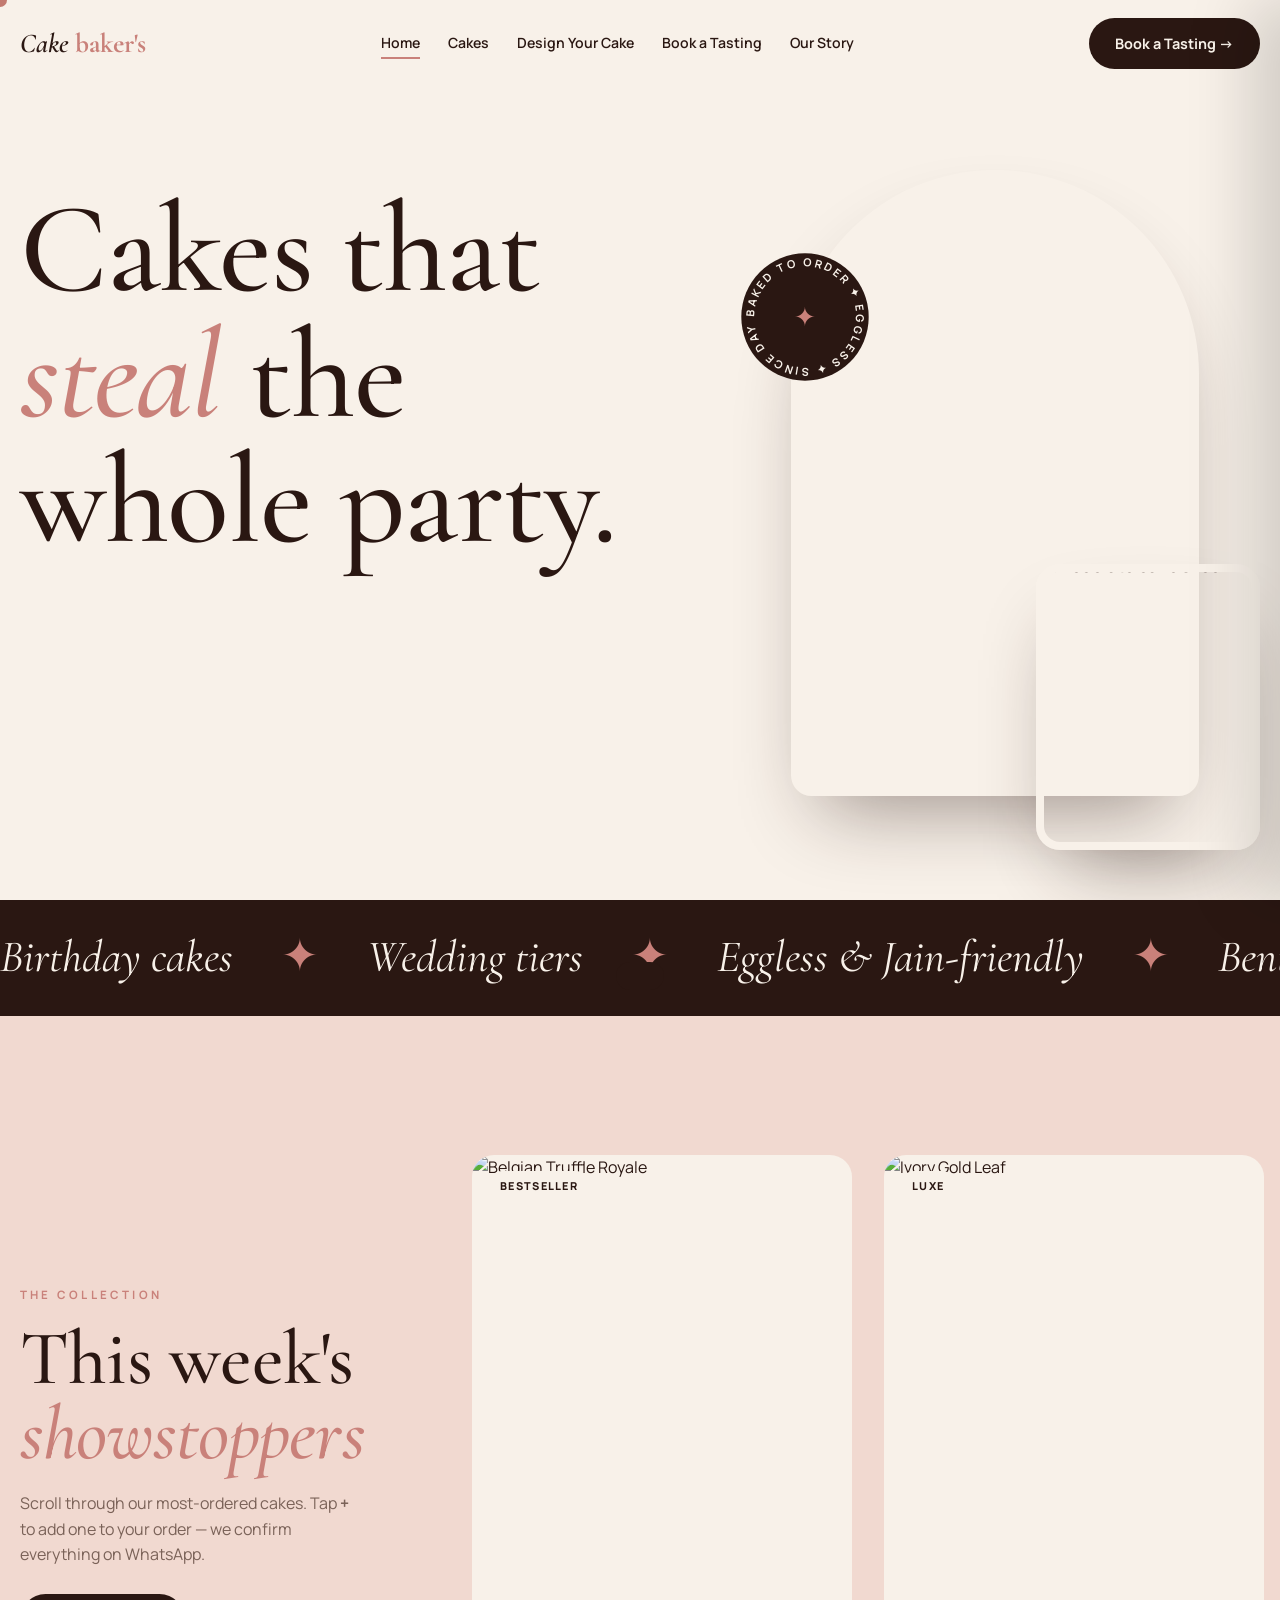
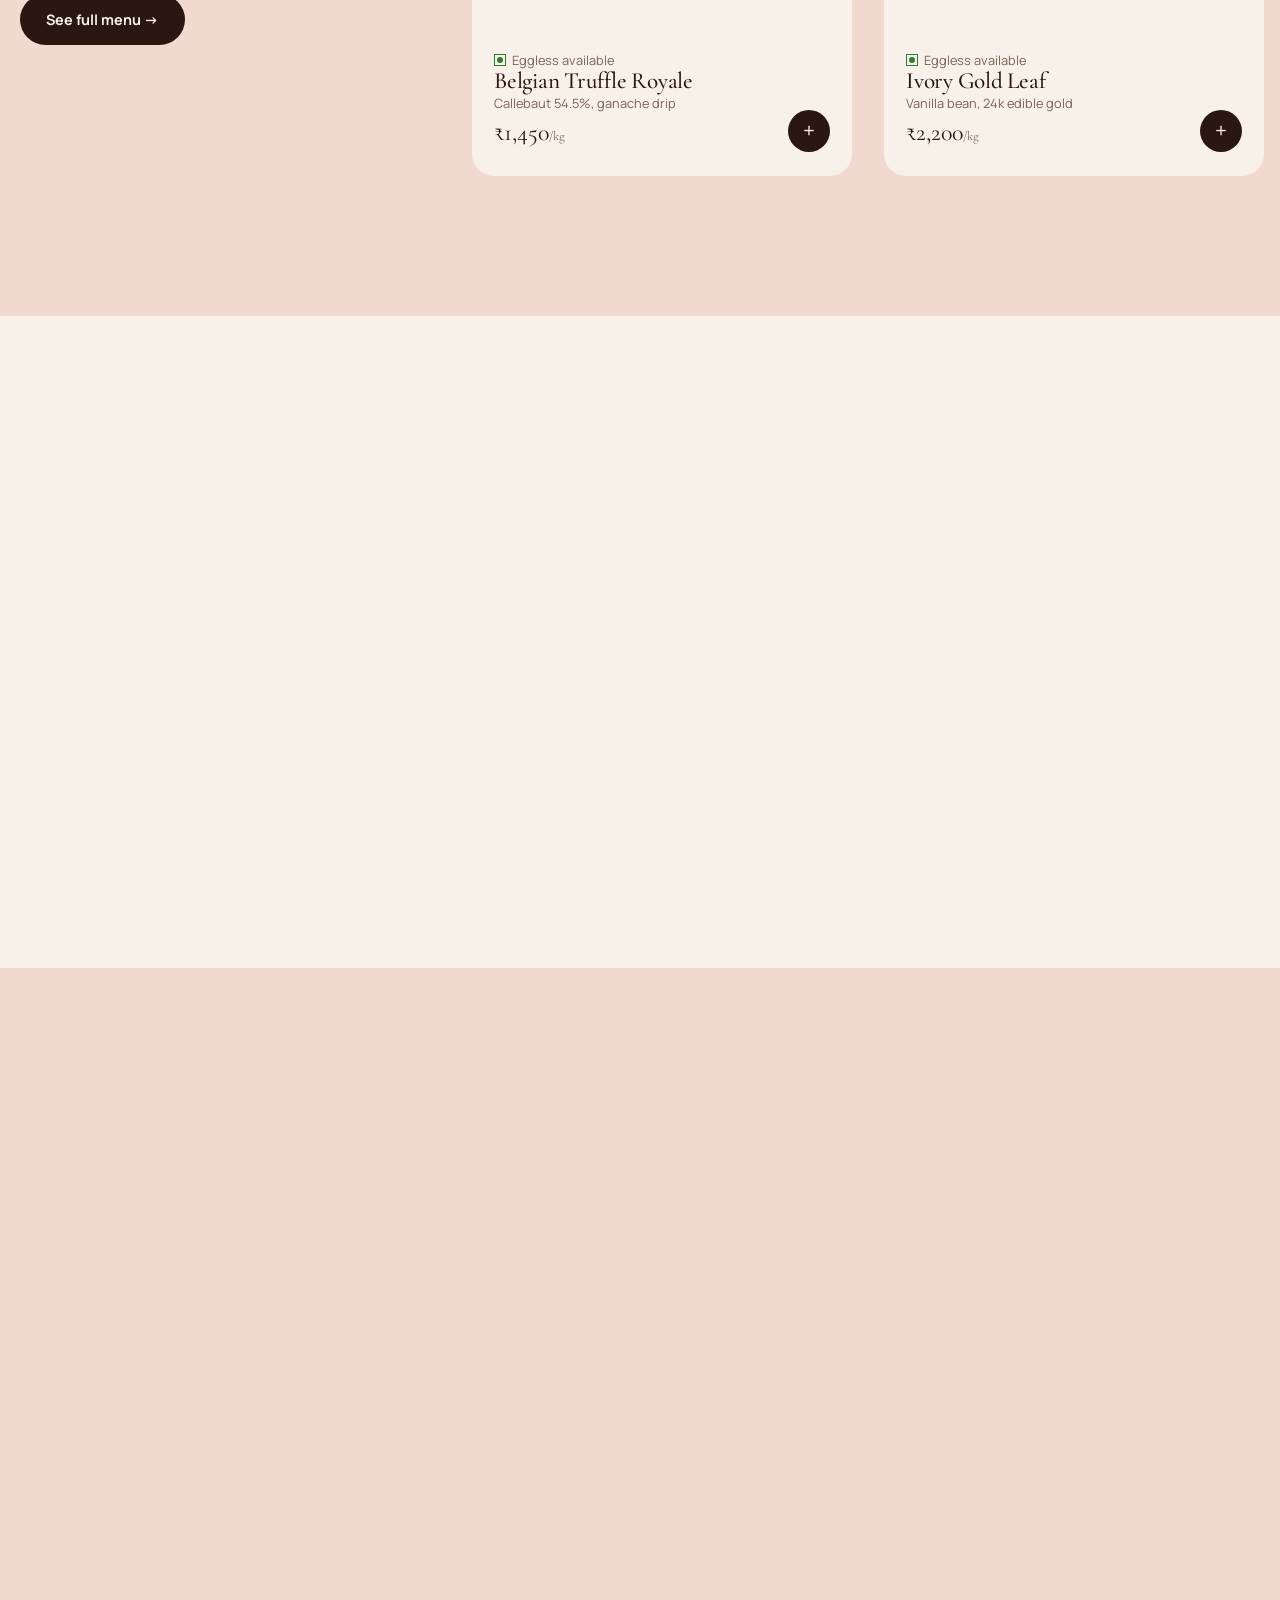
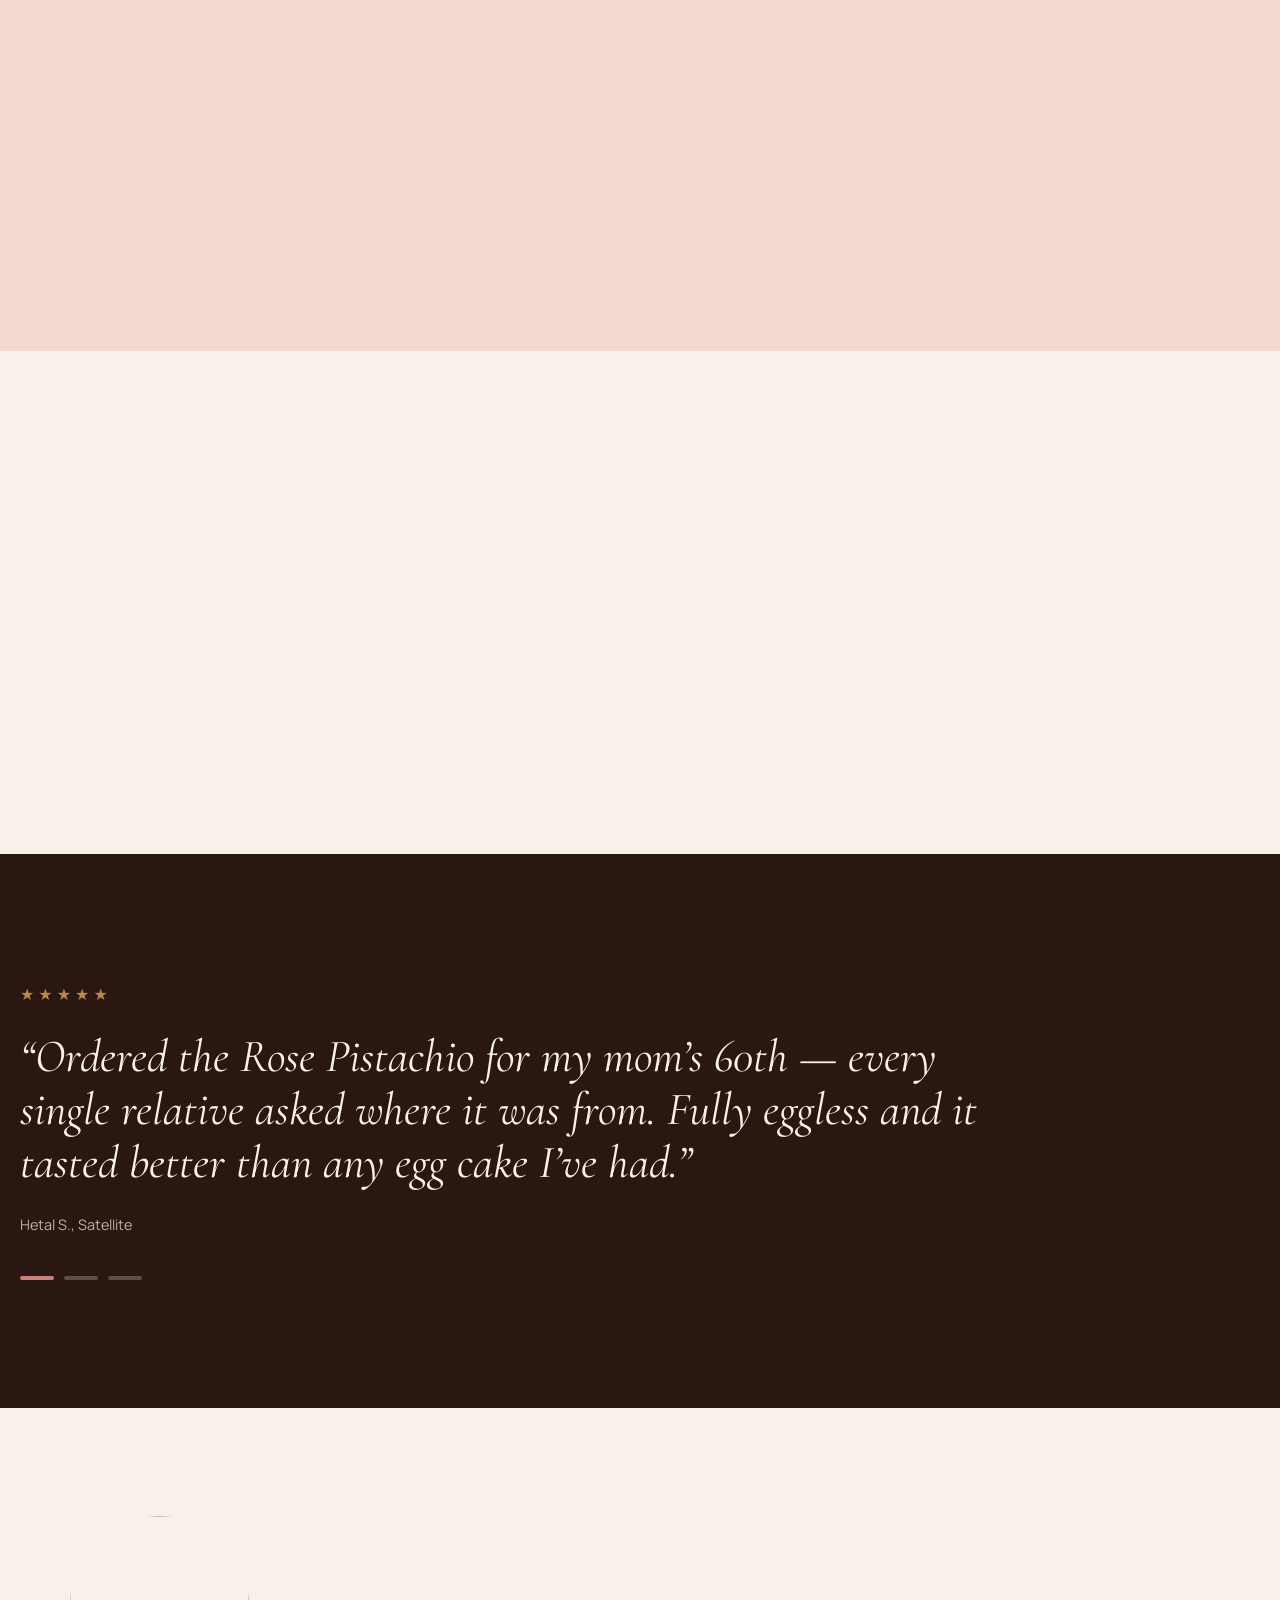
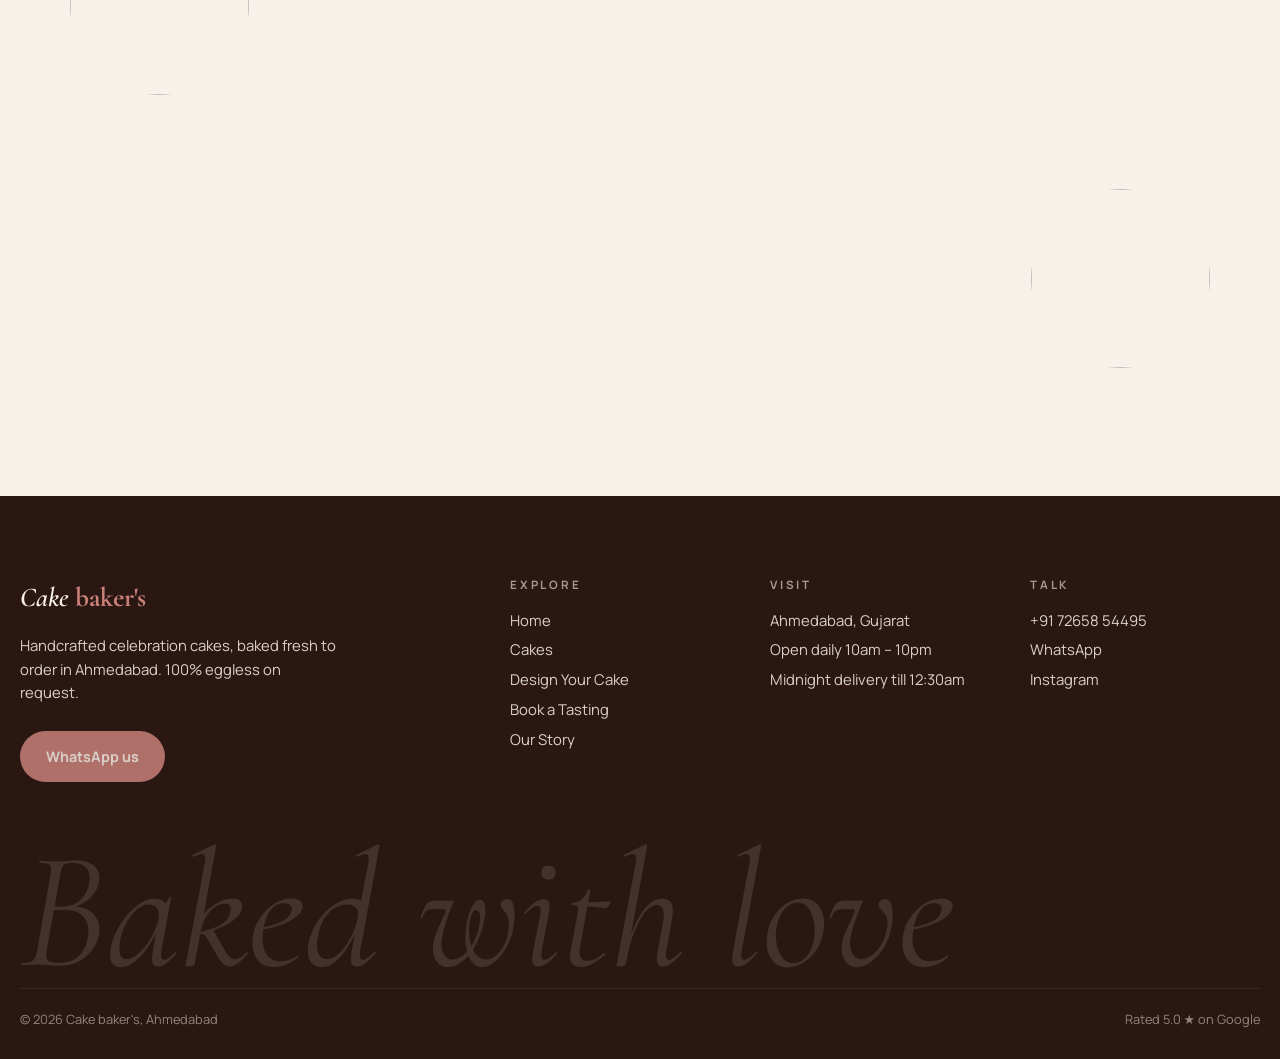
==== index.html @ 8d4d5b02 "Cake baker's demo site" ====
<!doctype html><html lang="en"><head><meta charset="utf-8"><meta name="viewport" content="width=device-width,initial-scale=1">
<title>Cake baker's — Ahmedabad</title><meta name="description" content="Cake baker's Ahmedabad — handcrafted celebration, wedding & eggless designer cakes. Order online, design your own cake, book a tasting.">
<link rel="preconnect" href="https://fonts.googleapis.com"><link rel="preconnect" href="https://fonts.gstatic.com" crossorigin><link rel="preconnect" href="https://images.unsplash.com">
<link rel="stylesheet" href="https://fonts.googleapis.com/css2?family=Cormorant+Garamond:ital,wght@0,500;0,600;1,500&family=Manrope:wght@400;600;700;800&display=swap">
<link rel="stylesheet" href="style.css">
<script defer src="https://cdnjs.cloudflare.com/ajax/libs/gsap/3.12.5/gsap.min.js"></script>
<script defer src="https://cdnjs.cloudflare.com/ajax/libs/gsap/3.12.5/ScrollTrigger.min.js"></script>
<script defer src="https://unpkg.com/lenis@1.1.13/dist/lenis.min.js"></script>
<script defer src="app.js"></script>
</head><body>
<div id="loader"><div class="num">0</div><div class="lt">Cake baker's · Ahmedabad</div></div>

<header class="hero"><div class="wrap grid">
  <div>
    <p class="eyebrow rv">Couture cakes · Baked fresh in Ahmedabad</p>
    <h1 class="split-lines" style="margin-top:20px">Cakes that<br><em>steal</em> the<br>whole party.</h1>
    <p class="lead rv">Hand-sculpted celebration, wedding and 100% eggless designer cakes — baked the morning of your day, delivered across Ahmedabad.</p>
    <div class="rv" style="display:flex;gap:12px;flex-wrap:wrap"><a class="btn mag" href="cakes.html">Order a cake →</a><a class="btn ghost mag" href="design.html">Design your own</a></div>
    <div class="stats rv"><div><b class="count" data-to="1200" data-s="+">0</b><span>cakes delivered</span></div><div><b>5.0★</b><span>Google rating</span></div><div><b>100%</b><span>eggless option</span></div></div>
  </div>
  <div class="imgs">
    <svg class="badge" viewBox="0 0 200 200"><defs><path id="c" d="M100 100m-78 0a78 78 0 1 1 156 0a78 78 0 1 1-156 0"/></defs><circle cx="100" cy="100" r="98" fill="#2a1712"/><text fill="#f8f1e9" font-size="17" letter-spacing="4" font-family="Manrope" font-weight="700"><textPath href="#c">BAKED TO ORDER ✦ EGGLESS ✦ SINCE DAY ONE ✦</textPath></text><text x="100" y="114" text-anchor="middle" font-size="40" fill="#c9817a">✦</text></svg>
    <figure class="f1"><img src="https://images.unsplash.com/photo-1780586377241-41b03171419b?auto=format&fit=crop&w=1100&q=80" alt="White tiered celebration cake on a silver stand" fetchpriority="high"></figure>
    <figure class="f2"><img data-par="8" src="https://images.unsplash.com/photo-1640794334523-b299f14d28db?auto=format&fit=crop&w=600&q=80" alt="Chocolate cake slice"></figure>
  </div>
</div></header>

<div class="marquee"><div class="track"><span>Birthday cakes</span><span>Wedding tiers</span><span>Eggless &amp; Jain-friendly</span><span>Bento gifts</span><span>Midnight delivery</span><span>Cheesecakes</span><span>Birthday cakes</span><span>Wedding tiers</span><span>Eggless &amp; Jain-friendly</span><span>Bento gifts</span><span>Midnight delivery</span><span>Cheesecakes</span></div></div>

<section class="hscroll"><div class="pin"><div class="row" id="hrow">
  <div class="intro"><p class="eyebrow">The collection</p><h2 style="margin:16px 0 20px">This week's<br><em>showstoppers</em></h2><p style="color:var(--muted);max-width:340px">Scroll through our most-ordered cakes. Tap <b>+</b> to add one to your order — we confirm everything on WhatsApp.</p><a class="btn" style="margin-top:26px" href="cakes.html">See full menu →</a></div>
</div></div></section>

<section><div class="wrap">
  <p class="eyebrow rv">How ordering works</p>
  <h2 class="rv" style="margin-top:16px;max-width:820px">From idea to <em>first slice</em> in four easy steps.</h2>
  <div class="steps">
    <div class="step rv"><div class="n">01</div><h3>Pick or design</h3><p>Choose from the menu or build your own cake with live pricing.</p></div>
    <div class="step rv"><div class="n">02</div><h3>Taste first</h3><p>Big day? Book a tasting slot — try 4 flavours before you decide.</p></div>
    <div class="step rv"><div class="n">03</div><h3>Confirm on WhatsApp</h3><p>Your order lands in our chat with every detail. 50% advance, rest on delivery.</p></div>
    <div class="step rv"><div class="n">04</div><h3>Delivered fresh</h3><p>Baked that morning, delivered chilled — even at midnight.</p></div>
  </div>
</div></section>

<section style="background:var(--blush)"><div class="wrap split">
  <div class="pic rv"><img data-par="6" src="https://images.unsplash.com/photo-1649773289945-93a96051fd18?auto=format&fit=crop&w=1000&q=80" alt="Pastry chef piping pink icing on a cake" loading="lazy"></div>
  <div>
    <p class="eyebrow rv">Made for Ahmedabad</p>
    <h2 class="rv" style="margin-top:16px">Eggless, never <em>less.</em></h2>
    <p class="rv" style="color:var(--muted);margin-top:20px">Most of our city celebrates vegetarian — so our eggless sponges aren't an afterthought. They're developed separately, tested for months, and every cake can be made eggless or Jain-friendly at no fuss.</p>
    <ul class="ticks rv"><li>100% eggless on request — same taste, same height</li><li>Jain-friendly options (no gelatin, no root ingredients)</li><li>Belgian couverture, real fruit, no premix</li><li>Small-batch studio kitchen, hygiene first</li></ul>
    <a class="btn rv" href="design.html">Build an eggless cake →</a>
  </div>
</div></section>

<section><div class="wrap">
  <div style="display:flex;justify-content:space-between;align-items:end;gap:20px;flex-wrap:wrap"><div><p class="eyebrow rv">Gallery</p><h2 class="rv" style="margin-top:16px">Recently <em>out of the oven</em></h2></div><a class="btn ghost rv" href="cakes.html">Browse all cakes</a></div>
  <div class="mosaic">
    <figure class="rv"><img loading="lazy" src="https://images.unsplash.com/photo-1786125493139-be140fac0fe9?auto=format&fit=crop&w=700&q=80" alt="Five-tier white wedding cake"></figure>
    <figure class="rv"><img loading="lazy" src="https://images.unsplash.com/photo-1769812343875-c40f9ec7f846?auto=format&fit=crop&w=700&q=80" alt="Dessert table with mini cakes"></figure>
    <figure class="rv"><img loading="lazy" src="https://images.unsplash.com/photo-1599785209707-a456fc1337bb?auto=format&fit=crop&w=700&q=80" alt="Pink iced cupcake"></figure>
    <figure class="rv"><img loading="lazy" src="https://images.unsplash.com/photo-1761499102796-b5b36ee88d19?auto=format&fit=crop&w=700&q=80" alt="Tiered cake with red flowers"></figure>
    <figure class="rv"><img loading="lazy" src="https://images.unsplash.com/photo-1622622008494-60c9e6b41996?auto=format&fit=crop&w=700&q=80" alt="Strawberry cake"></figure>
    <figure class="rv"><img loading="lazy" src="https://images.unsplash.com/photo-1762918988304-97d4a5840a4a?auto=format&fit=crop&w=700&q=80" alt="Small cake with gold ribbon"></figure>
  </div>
</div></section>

<section class="reviews"><div class="wrap">
  <div class="stars">★★★★★</div>
  <p class="q" id="rq"></p><p class="who" id="rwho"></p>
  <div class="rv-dots" id="rdots"></div>
</div></section>

<section class="cta-big"><div class="wrap" style="position:relative">
  <div class="floaty" style="top:-20px;left:4%"><img data-par="20" src="https://images.unsplash.com/photo-1486427944299-d1955d23e34d?auto=format&fit=crop&w=400&q=80" alt=""></div>
  <div class="floaty" style="bottom:0;right:4%"><img data-par="20" src="https://images.unsplash.com/photo-1578775887804-699de7086ff9?auto=format&fit=crop&w=400&q=80" alt=""></div>
  <p class="eyebrow rv">Celebrating soon?</p>
  <h2 class="rv" style="margin-top:20px">Let's bake<br><em>your</em> day.</h2>
  <div class="row rv"><a class="btn mag" href="book.html">Book a free tasting</a><a class="btn ghost mag" href="https://wa.me/917265854495" target="_blank" rel="noopener">Chat on WhatsApp</a></div>
</div></section>
</body></html>
---- style.css ----
:root{--cream:#f8f1e9;--blush:#f1d9d0;--rose:#c9817a;--cocoa:#2a1712;--choc:#4a2a20;--gold:#b8894a;--ink:#2a1712;--muted:#7a6258;--line:rgba(42,23,18,.14);--serif:'Cormorant Garamond',Georgia,serif;--sans:'Manrope',system-ui,sans-serif}
*{box-sizing:border-box;margin:0;padding:0}
html{-webkit-text-size-adjust:100%}
body{background:var(--cream);color:var(--ink);font-family:var(--sans);font-size:16px;line-height:1.6;overflow-x:clip}
img{display:block;max-width:100%}
a{color:inherit;text-decoration:none}
button,input,select,textarea{font:inherit;color:inherit}
.wrap{width:min(1240px,100% - 32px);margin-inline:auto}
.serif{font-family:var(--serif);font-weight:500}
.eyebrow{font-size:.72rem;letter-spacing:.28em;text-transform:uppercase;color:var(--rose);font-weight:700}
h1,h2,h3{font-family:var(--serif);font-weight:500;line-height:.98;letter-spacing:-.01em}
h1{font-size:clamp(3rem,10vw,9.5rem)}
h2{font-size:clamp(2.4rem,6vw,5.2rem)}
h3{font-size:clamp(1.5rem,2.4vw,2rem)}
em{font-style:italic;color:var(--rose)}
section{padding:clamp(70px,10vw,140px) 0;position:relative}

/* preloader */
#loader{position:fixed;inset:0;z-index:100;background:var(--cocoa);color:var(--cream);display:grid;place-items:center;transition:transform 1s cubic-bezier(.76,0,.24,1)}
#loader.done{transform:translateY(-100%)}
#loader .num{font-family:var(--serif);font-size:clamp(4rem,14vw,10rem);font-style:italic}
#loader .lt{position:absolute;bottom:32px;letter-spacing:.3em;font-size:.7rem;text-transform:uppercase;opacity:.7}

/* cursor */
.cursor{position:fixed;top:0;left:0;width:14px;height:14px;border-radius:50%;background:var(--rose);pointer-events:none;z-index:99;transform:translate(-50%,-50%);transition:width .3s,height .3s,background .3s;mix-blend-mode:multiply}
.cursor.big{width:80px;height:80px;background:rgba(201,129,122,.35)}
@media (hover:none){.cursor{display:none}}

/* nav */
nav.top{position:fixed;top:0;left:0;right:0;z-index:50;padding:18px 0;transition:background .4s,padding .4s}
nav.top.solid{background:rgba(248,241,233,.88);backdrop-filter:blur(12px);padding:10px 0;border-bottom:1px solid var(--line)}
nav.top .wrap{display:flex;align-items:center;justify-content:space-between;gap:20px}
.logo{font-family:var(--serif);font-size:1.7rem;font-style:italic;font-weight:600}
.logo b{font-style:normal;color:var(--rose)}
.links{display:flex;gap:28px;font-size:.88rem;font-weight:600}
.links a{position:relative}
.links a::after{content:'';position:absolute;left:0;bottom:-4px;height:1.5px;width:0;background:var(--rose);transition:width .35s}
.links a:hover::after,.links a.on::after{width:100%}
.btn{display:inline-flex;align-items:center;gap:10px;padding:14px 26px;border-radius:999px;background:var(--cocoa);color:var(--cream);font-weight:700;font-size:.9rem;border:0;cursor:pointer;transition:background .3s,transform .3s;will-change:transform}
.btn:hover{background:var(--rose)}
.btn.ghost{background:transparent;color:var(--ink);border:1.5px solid var(--ink)}
.btn.ghost:hover{background:var(--ink);color:var(--cream)}
.burger{display:none;background:none;border:0;font-size:1.6rem;cursor:pointer}
@media(max-width:860px){.links{position:fixed;inset:0;background:var(--cocoa);color:var(--cream);flex-direction:column;justify-content:center;align-items:center;gap:22px;font-family:var(--serif);font-size:2.4rem;font-weight:500;transform:translateY(-100%);transition:transform .6s cubic-bezier(.76,0,.24,1)}.links.open{transform:none}.burger{display:block;position:relative;z-index:60}.top .btn.nav-cta{display:none}}

/* reveal */
.js .rv{opacity:0;transform:translateY(40px)}
.line{display:block;overflow:hidden}
.line>span{display:inline-block}

/* hero */
.hero{min-height:100svh;padding-top:120px;display:grid;align-items:center;overflow:hidden}
.hero .grid{display:grid;grid-template-columns:1.15fr .85fr;gap:40px;align-items:center}
.hero p.lead{max-width:440px;color:var(--muted);font-size:1.08rem;margin:28px 0 34px}
.hero .imgs{position:relative;height:min(78vh,680px)}
.hero .imgs figure{position:absolute;overflow:hidden;border-radius:240px 240px 24px 24px;box-shadow:0 40px 80px -30px rgba(42,23,18,.45)}
.hero .imgs img{width:100%;height:100%;object-fit:cover;transform:scale(1.15)}
.hero .f1{inset:0 12% 8% 8%}
.hero .f2{width:44%;height:42%;right:0;bottom:0;border-radius:24px!important;border:8px solid var(--cream)}
.badge{position:absolute;left:-10px;top:12%;width:130px;height:130px;z-index:3;animation:spin 14s linear infinite}
@keyframes spin{to{transform:rotate(360deg)}}
.stats{display:flex;gap:36px;margin-top:46px}
.stats b{font-family:var(--serif);font-size:2.4rem;display:block;line-height:1}
.stats span{font-size:.78rem;color:var(--muted)}
@media(max-width:860px){.hero .grid{grid-template-columns:1fr}.hero .imgs{height:440px}.stats{gap:22px}}

/* marquee */
.marquee{background:var(--cocoa);color:var(--cream);padding:22px 0;overflow:hidden;white-space:nowrap}
.marquee .track{display:inline-flex;gap:48px;animation:mq 30s linear infinite;font-family:var(--serif);font-size:clamp(1.6rem,3.5vw,2.8rem);font-style:italic}
.marquee .track span::after{content:'✦';margin-left:48px;color:var(--rose);font-style:normal}
@keyframes mq{to{transform:translateX(-50%)}}

/* horizontal collection */
.hscroll{padding:0;overflow:hidden;background:var(--blush)}
.hscroll .pin{height:100svh;display:flex;align-items:center}
.hscroll .row{display:flex;gap:32px;padding-left:max(16px,calc((100vw - 1240px)/2));will-change:transform}
.hscroll .intro{flex:0 0 min(420px,80vw);align-self:center}
.card{flex:0 0 min(380px,78vw);background:var(--cream);border-radius:22px;overflow:hidden;position:relative}
.card .ph{aspect-ratio:4/5;overflow:hidden}
.card .ph img{width:100%;height:100%;object-fit:cover;transition:transform 1.2s cubic-bezier(.2,.8,.2,1)}
.card:hover .ph img{transform:scale(1.08)}
.card .meta{padding:20px 22px 24px;display:flex;justify-content:space-between;align-items:end;gap:10px}
.card .meta small{color:var(--muted);display:block;font-size:.8rem}
.card .price{font-family:var(--serif);font-size:1.5rem;white-space:nowrap}
.tag{position:absolute;top:16px;left:16px;background:var(--cream);font-size:.68rem;font-weight:800;letter-spacing:.12em;text-transform:uppercase;padding:6px 12px;border-radius:999px}
@media(max-width:860px){.hscroll .pin{height:auto;padding:80px 0}.hscroll .row{overflow-x:auto;scroll-snap-type:x mandatory;padding-right:16px}.card{scroll-snap-align:start}}

/* steps */
.steps{display:grid;grid-template-columns:repeat(4,1fr);gap:24px;margin-top:60px}
.step{border-top:1px solid var(--line);padding-top:24px}
.step .n{font-family:var(--serif);font-style:italic;font-size:3rem;color:var(--rose);line-height:1}
.step p{color:var(--muted);font-size:.95rem}
@media(max-width:860px){.steps{grid-template-columns:1fr 1fr}}

/* split image */
.split{display:grid;grid-template-columns:1fr 1fr;gap:clamp(30px,6vw,90px);align-items:center}
.split .pic{border-radius:28px;overflow:hidden;aspect-ratio:4/5}
.split .pic img{width:100%;height:120%;object-fit:cover}
@media(max-width:860px){.split{grid-template-columns:1fr}}
.ticks{list-style:none;margin:26px 0 34px}
.ticks li{padding:12px 0;border-bottom:1px solid var(--line);display:flex;gap:12px}
.ticks li::before{content:'✦';color:var(--rose)}

/* gallery mosaic */
.mosaic{columns:3 280px;column-gap:18px;margin-top:50px}
.mosaic figure{break-inside:avoid;margin-bottom:18px;border-radius:18px;overflow:hidden;position:relative}
.mosaic img{width:100%;transition:transform 1s}
.mosaic figure:hover img{transform:scale(1.06)}

/* reviews */
.reviews{background:var(--cocoa);color:var(--cream)}
.reviews .q{font-family:var(--serif);font-size:clamp(1.7rem,3.6vw,3.1rem);line-height:1.15;font-style:italic;max-width:980px}
.reviews .who{margin-top:24px;opacity:.7;font-size:.9rem}
.rv-dots{display:flex;gap:10px;margin-top:40px}
.rv-dots button{width:34px;height:4px;border:0;background:rgba(248,241,233,.25);cursor:pointer;border-radius:4px}
.rv-dots button.on{background:var(--rose)}
.stars{color:var(--gold);letter-spacing:4px;margin-bottom:22px}

/* big cta */
.cta-big{text-align:center;overflow:hidden}
.cta-big h2{font-size:clamp(3rem,12vw,11rem)}
.cta-big .row{display:flex;gap:14px;justify-content:center;flex-wrap:wrap;margin-top:40px}
.floaty{position:absolute;width:clamp(110px,14vw,200px);aspect-ratio:1;border-radius:50%;overflow:hidden;z-index:-1}
.floaty img{width:100%;height:100%;object-fit:cover}

/* footer */
footer{background:var(--cocoa);color:var(--cream);padding:80px 0 30px}
footer .cols{display:grid;grid-template-columns:2fr 1fr 1fr 1fr;gap:30px}
footer h4{font-size:.72rem;letter-spacing:.24em;text-transform:uppercase;opacity:.6;margin-bottom:14px}
footer a,footer p{display:block;opacity:.85;font-size:.93rem;margin-bottom:6px}
footer a:hover{color:var(--rose);opacity:1}
footer .big{font-family:var(--serif);font-size:clamp(3rem,13vw,12rem);font-style:italic;line-height:.9;opacity:.12;margin-top:50px;white-space:nowrap;overflow:hidden}
footer .legal{display:flex;justify-content:space-between;flex-wrap:wrap;gap:10px;font-size:.8rem;opacity:.5;border-top:1px solid rgba(248,241,233,.15);padding-top:20px}
@media(max-width:760px){footer .cols{grid-template-columns:1fr 1fr}}

/* page head */
.phead{padding:170px 0 60px}
.phead p{max-width:560px;color:var(--muted);margin-top:22px;font-size:1.08rem}

/* menu filters */
.filters{display:flex;gap:10px;flex-wrap:wrap;margin-bottom:40px;position:sticky;top:70px;z-index:5;padding:12px 0;background:var(--cream)}
.chip{padding:10px 20px;border-radius:999px;border:1.5px solid var(--line);background:transparent;cursor:pointer;font-weight:700;font-size:.85rem;transition:.3s}
.chip.on,.chip:hover{background:var(--cocoa);color:var(--cream);border-color:var(--cocoa)}
.mgrid{display:grid;grid-template-columns:repeat(auto-fill,minmax(270px,1fr));gap:26px}
.mgrid .card{flex:none;width:auto}
.add{width:42px;height:42px;border-radius:50%;border:0;background:var(--cocoa);color:var(--cream);font-size:1.3rem;cursor:pointer;flex:none;transition:.3s}
.add:hover{background:var(--rose);transform:rotate(90deg)}
.veg{display:inline-block;width:12px;height:12px;border:1.5px solid #2e7d32;position:relative;margin-right:6px;vertical-align:-1px}
.veg::after{content:'';position:absolute;inset:2px;border-radius:50%;background:#2e7d32}

/* bag */
.bag-btn{position:fixed;right:20px;bottom:20px;z-index:40;background:var(--rose);color:#fff;border:0;border-radius:999px;padding:16px 22px;font-weight:800;cursor:pointer;box-shadow:0 20px 40px -12px rgba(201,129,122,.8);display:none}
.bag-btn.show{display:block}
.drawer{position:fixed;top:0;right:0;bottom:0;width:min(420px,100%);background:var(--cream);z-index:70;transform:translateX(100%);transition:transform .5s cubic-bezier(.76,0,.24,1);padding:30px;display:flex;flex-direction:column;box-shadow:-30px 0 60px rgba(0,0,0,.15)}
.drawer.open{transform:none}
.drawer .items{flex:1;overflow:auto;margin:20px 0}
.drawer .it{display:flex;justify-content:space-between;align-items:center;gap:10px;padding:14px 0;border-bottom:1px solid var(--line)}
.qty button{width:28px;height:28px;border-radius:50%;border:1px solid var(--line);background:none;cursor:pointer}
.x{background:none;border:0;font-size:1.6rem;cursor:pointer;align-self:flex-end}

/* forms */
.panel{background:#fff;border-radius:26px;padding:clamp(22px,4vw,44px);box-shadow:0 30px 70px -40px rgba(42,23,18,.35)}
.field{margin-bottom:22px}
.field>label{display:block;font-size:.75rem;font-weight:800;letter-spacing:.16em;text-transform:uppercase;margin-bottom:10px;color:var(--muted)}
.field input,.field select,.field textarea{width:100%;padding:14px 16px;border-radius:14px;border:1.5px solid var(--line);background:var(--cream);outline:none;transition:border .3s}
.field input:focus,.field select:focus,.field textarea:focus{border-color:var(--rose)}
.opts{display:flex;flex-wrap:wrap;gap:10px}
.opts input{position:absolute;opacity:0;pointer-events:none}
.opts label{padding:11px 18px;border-radius:14px;border:1.5px solid var(--line);cursor:pointer;font-weight:600;font-size:.9rem;transition:.25s;background:var(--cream)}
.opts input:checked+label{background:var(--cocoa);color:var(--cream);border-color:var(--cocoa)}
.opts input:focus-visible+label{outline:2px solid var(--rose)}
.builder{display:grid;grid-template-columns:1fr 1fr;gap:40px;align-items:start}
.preview{position:sticky;top:100px;background:var(--blush);border-radius:26px;padding:30px;text-align:center}
.preview svg{width:100%;max-height:420px}
.total{font-family:var(--serif);font-size:3rem;line-height:1}
@media(max-width:900px){.builder{grid-template-columns:1fr}.preview{position:relative;top:0}}
.slots{display:grid;grid-template-columns:repeat(auto-fill,minmax(96px,1fr));gap:8px}
.slots button{padding:12px 6px;border-radius:12px;border:1.5px solid var(--line);background:var(--cream);cursor:pointer;font-weight:700;font-size:.85rem}
.slots button.on{background:var(--cocoa);color:var(--cream)}
.slots button:disabled{opacity:.35;text-decoration:line-through;cursor:not-allowed}
.ok{display:none;text-align:center;padding:30px 0}
.ok.show{display:block}

/* faq */
details{border-bottom:1px solid var(--line);padding:22px 0}
summary{cursor:pointer;font-family:var(--serif);font-size:1.5rem;list-style:none;display:flex;justify-content:space-between;gap:20px}
summary::after{content:'+';color:var(--rose);transition:transform .3s}
details[open] summary::after{transform:rotate(45deg)}
details p{color:var(--muted);margin-top:12px;max-width:720px}
.area-out{margin-top:14px;font-weight:700}
.toast{position:fixed;left:50%;bottom:30px;transform:translate(-50%,120px);background:var(--cocoa);color:var(--cream);padding:14px 24px;border-radius:999px;z-index:90;transition:transform .5s;font-weight:700;font-size:.9rem}
.toast.show{transform:translate(-50%,0)}
@media (prefers-reduced-motion:reduce){*{animation:none!important;transition:none!important}}
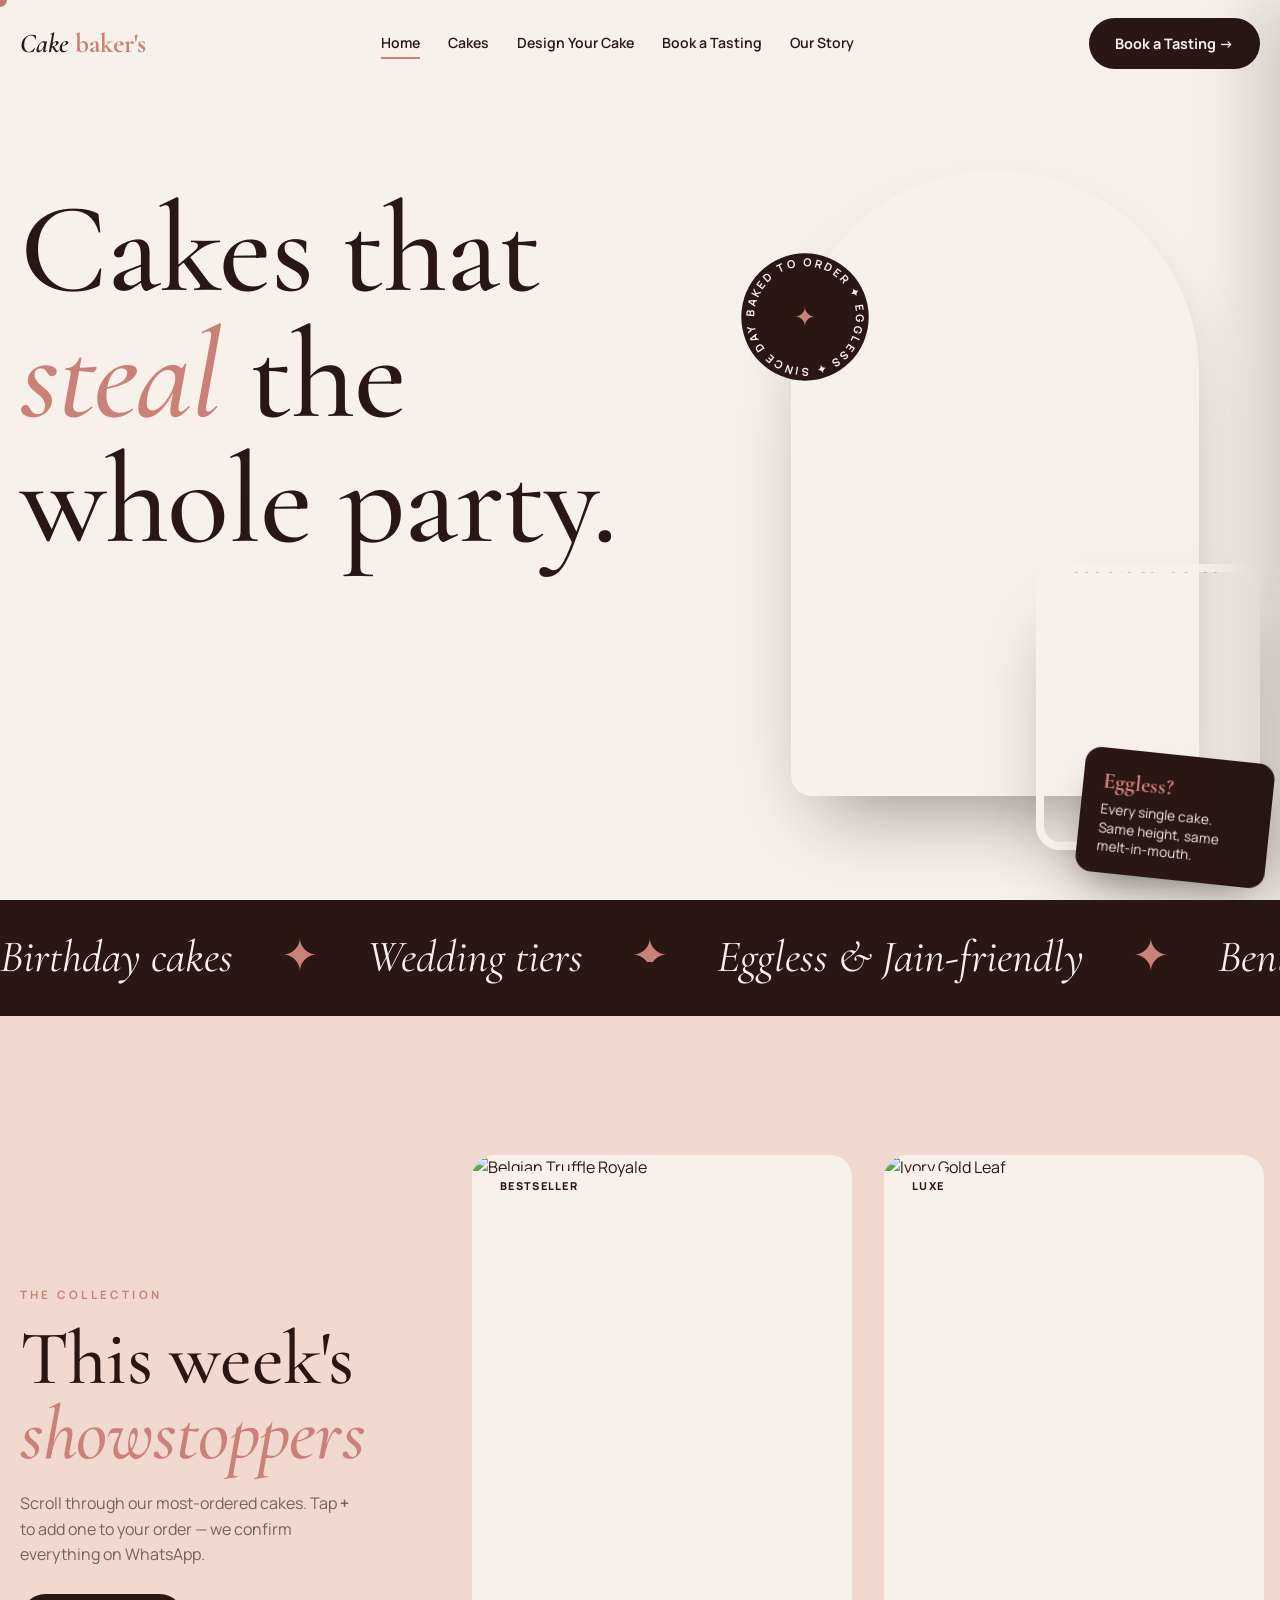
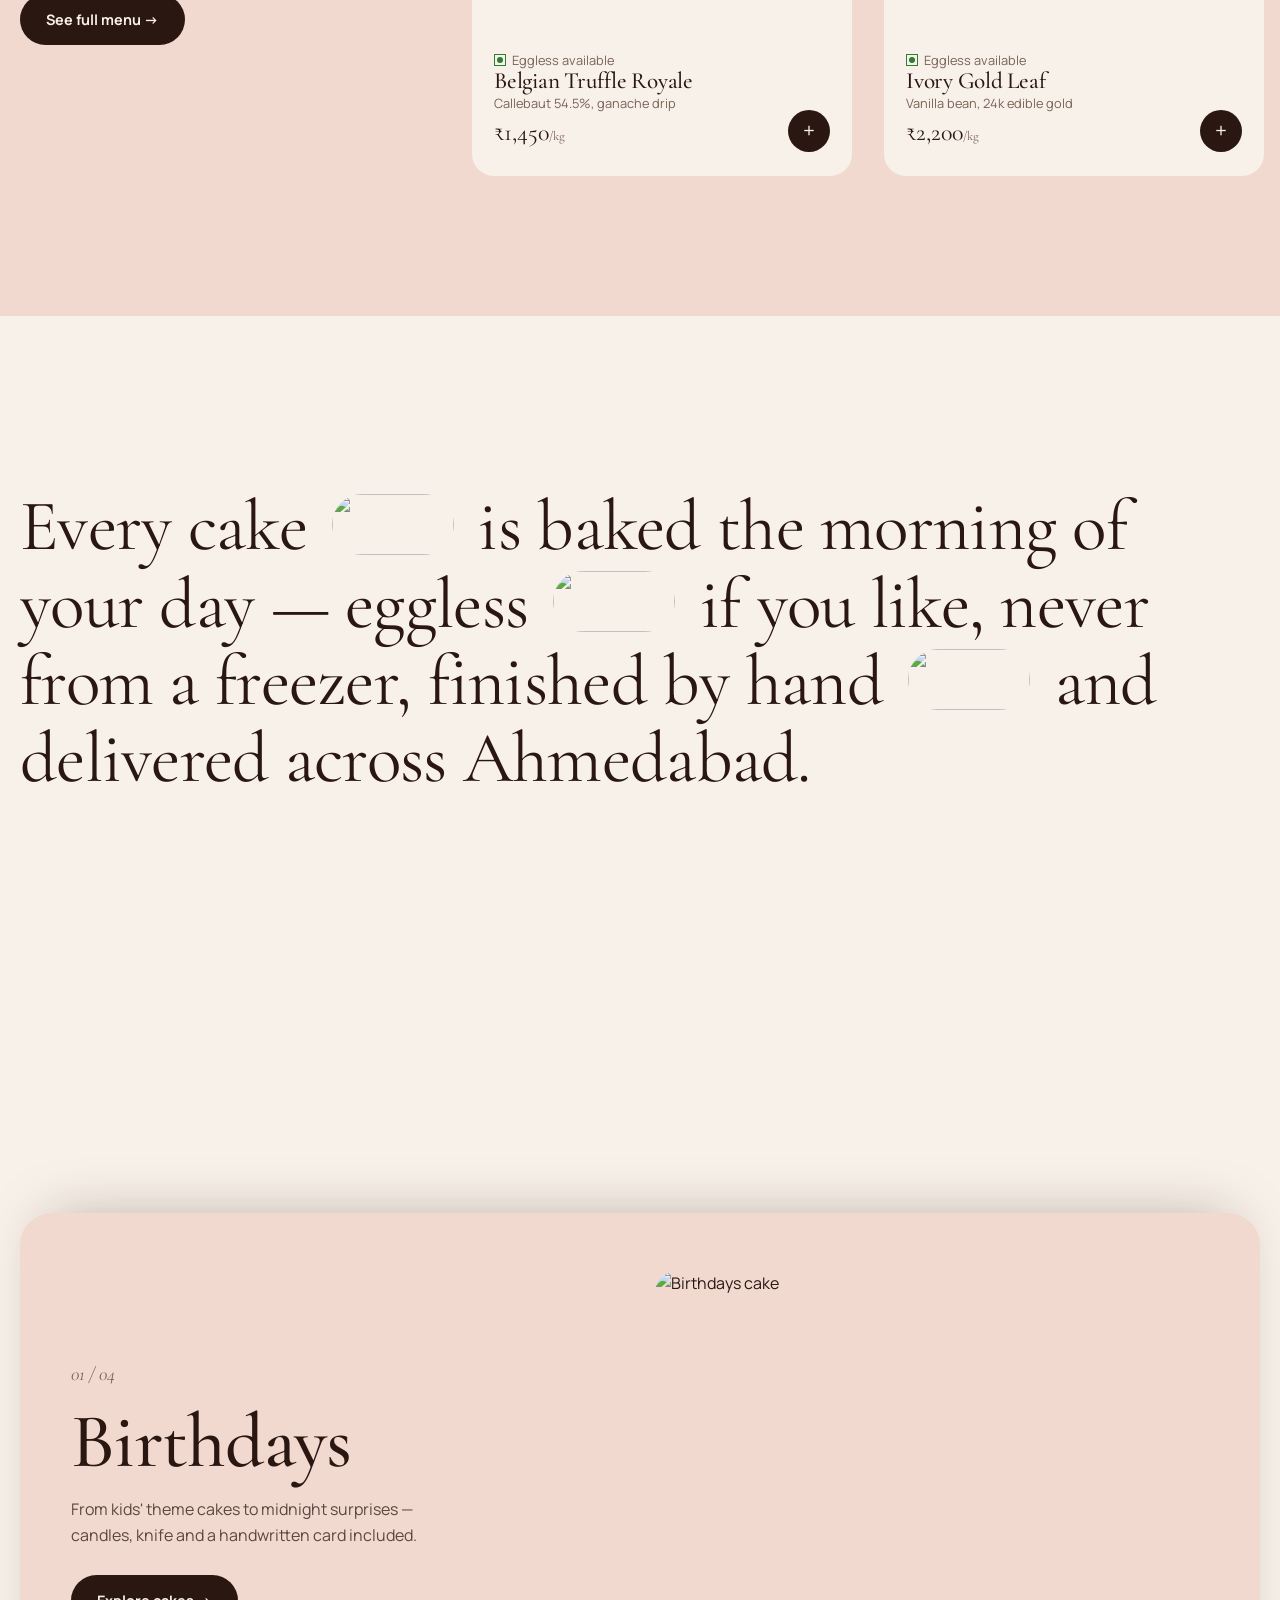
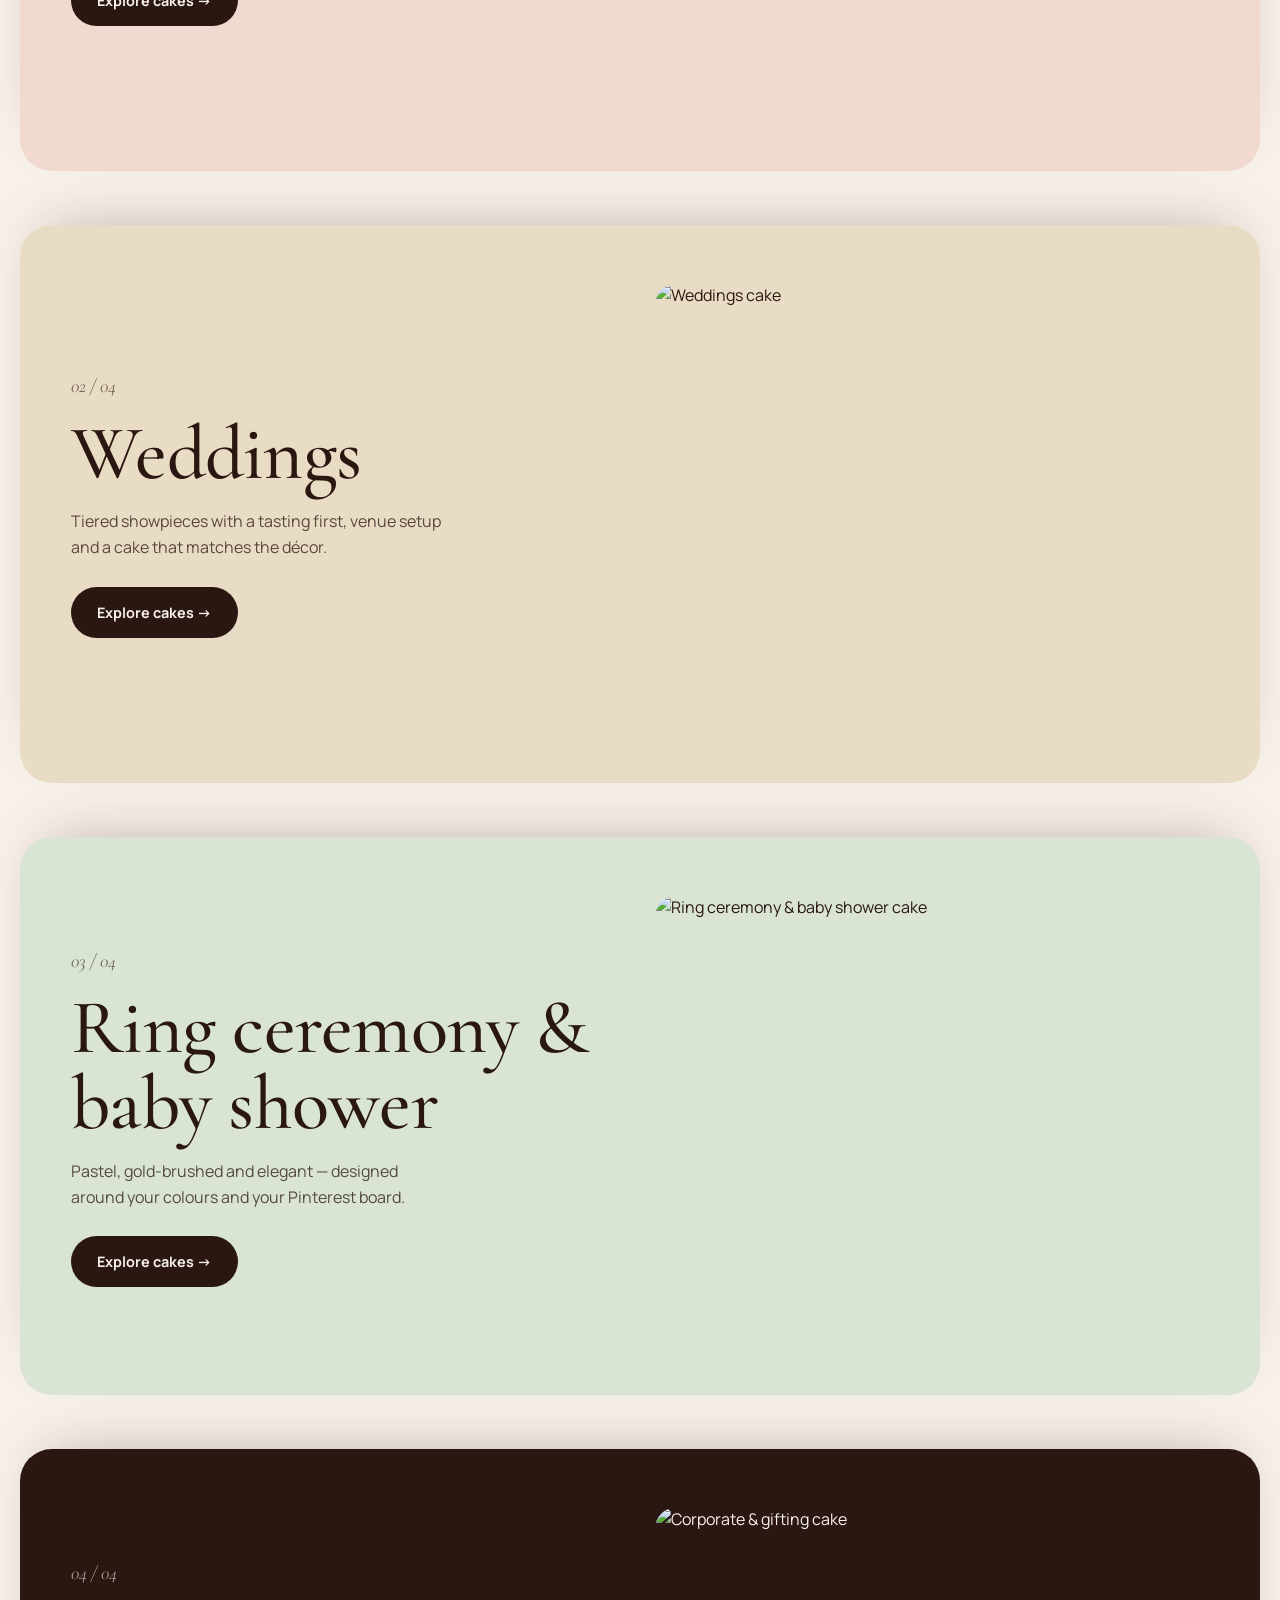
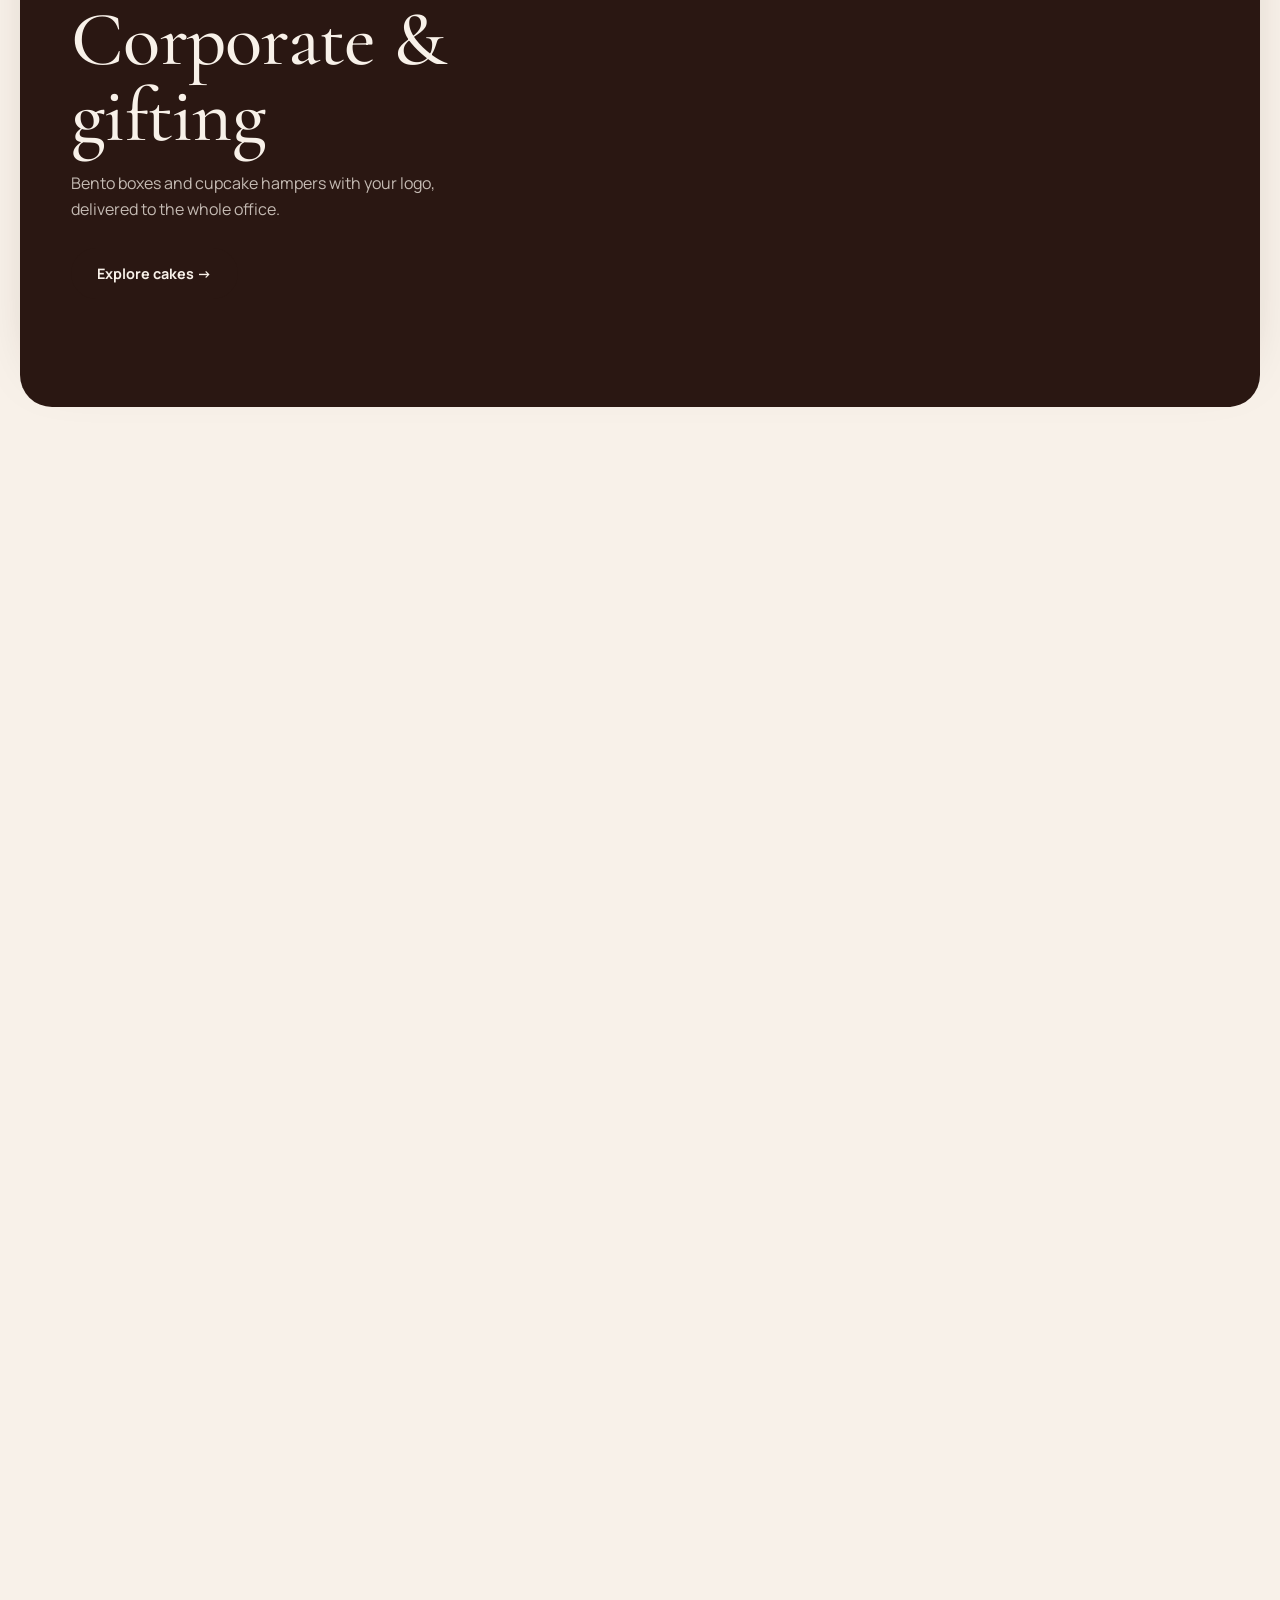
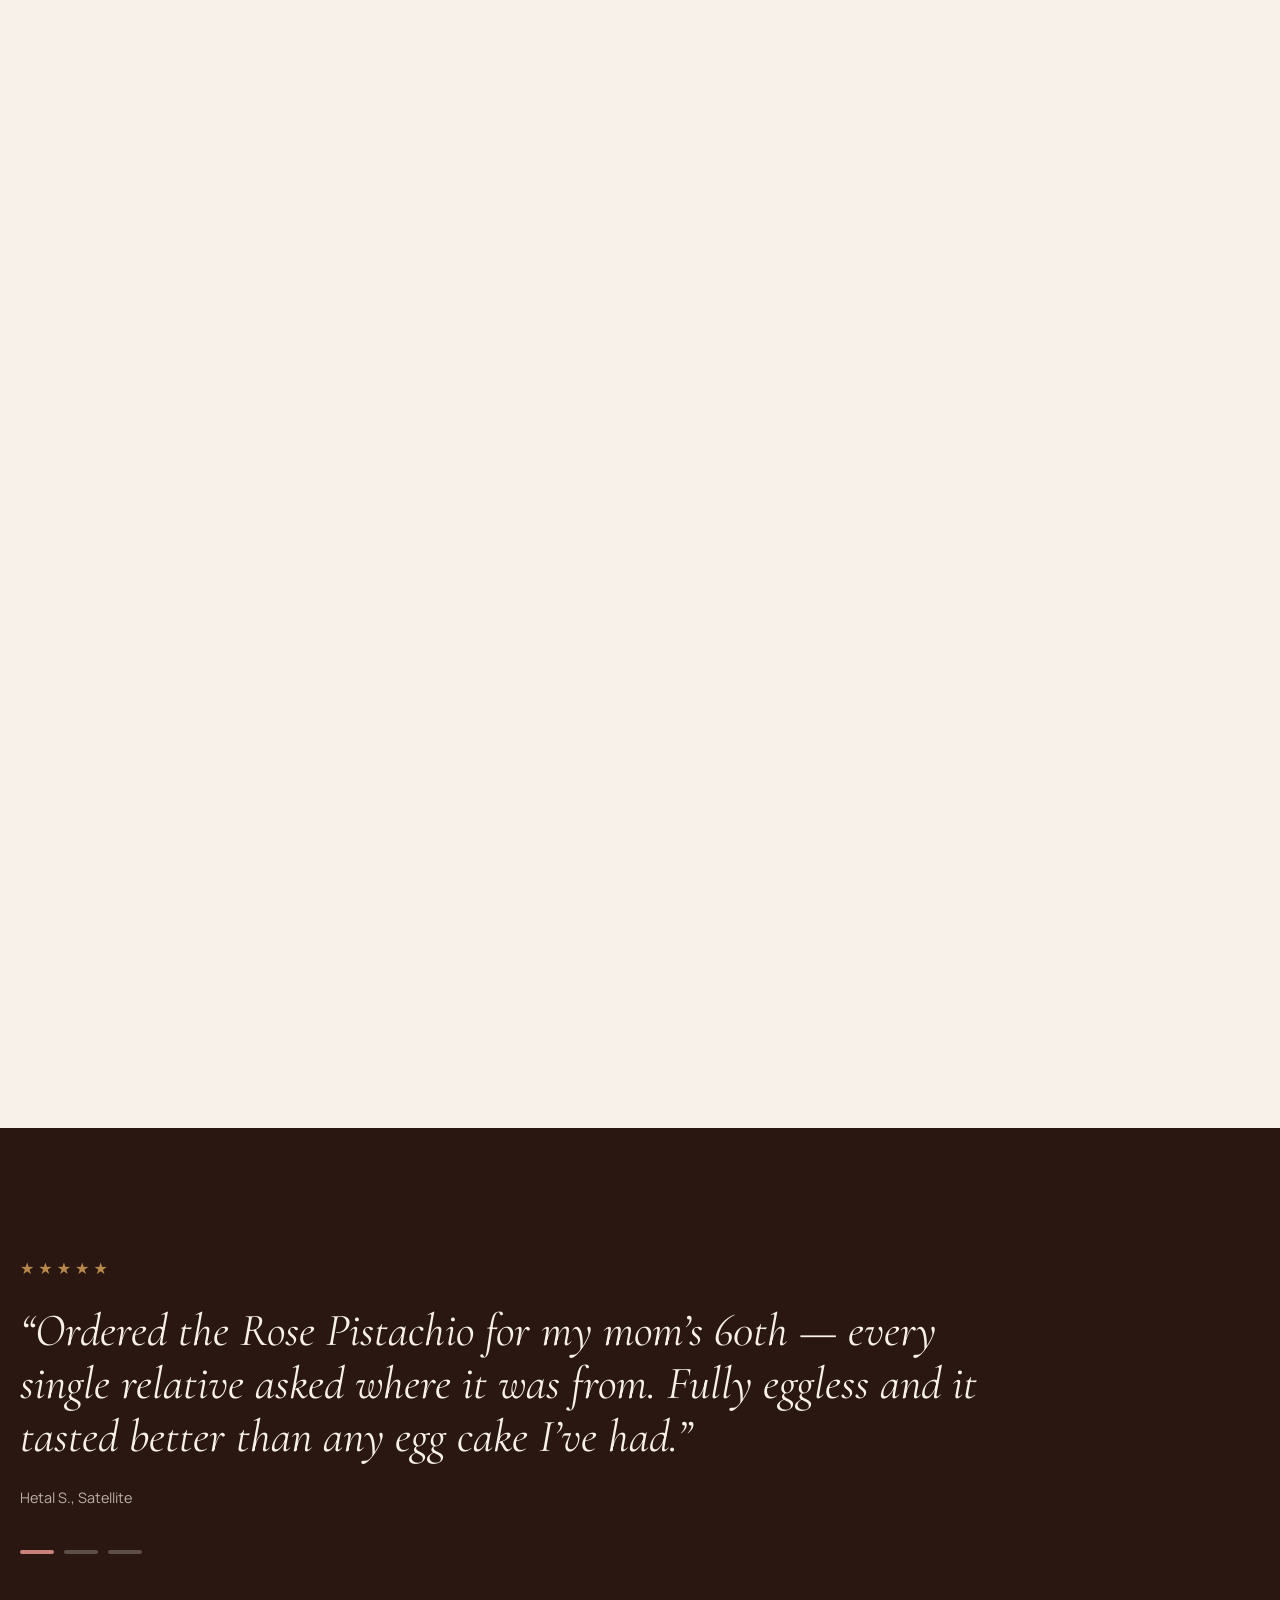
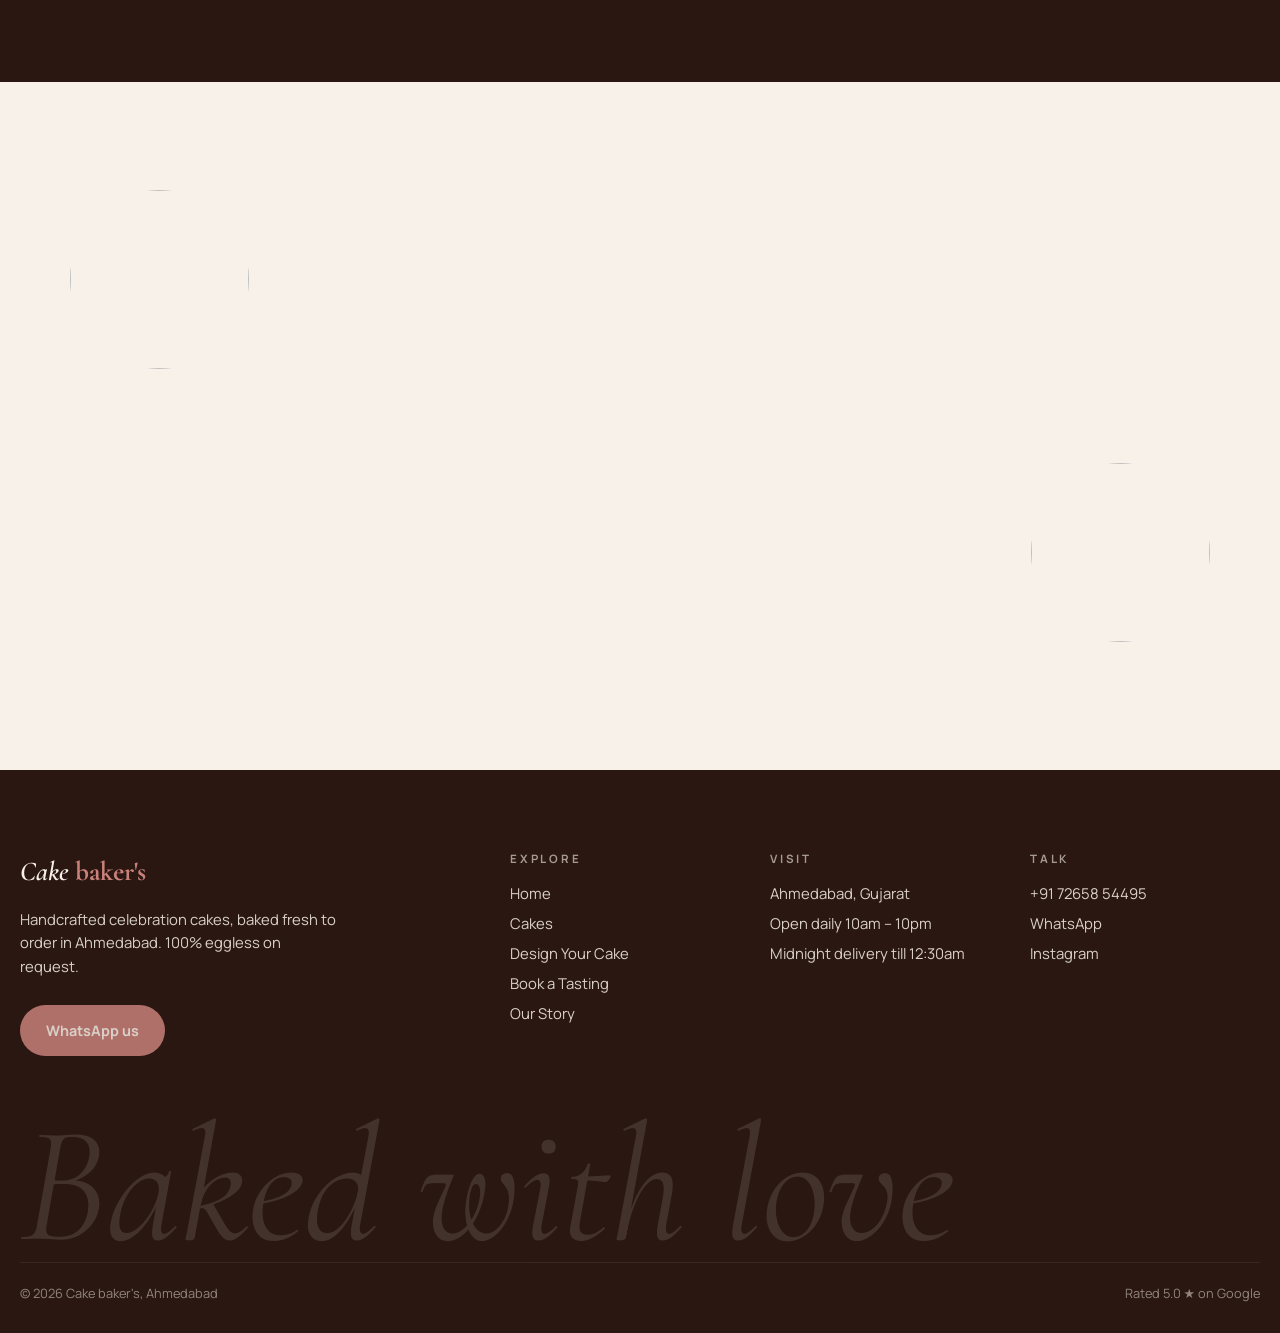
==== commit 590724b2: "v2: award-reference motion upgrades" ====
--- a/index.html
+++ b/index.html
@@ -21,7 +21,7 @@
   <div class="imgs">
     <svg class="badge" viewBox="0 0 200 200"><defs><path id="c" d="M100 100m-78 0a78 78 0 1 1 156 0a78 78 0 1 1-156 0"/></defs><circle cx="100" cy="100" r="98" fill="#2a1712"/><text fill="#f8f1e9" font-size="17" letter-spacing="4" font-family="Manrope" font-weight="700"><textPath href="#c">BAKED TO ORDER ✦ EGGLESS ✦ SINCE DAY ONE ✦</textPath></text><text x="100" y="114" text-anchor="middle" font-size="40" fill="#c9817a">✦</text></svg>
     <figure class="f1"><img src="https://images.unsplash.com/photo-1780586377241-41b03171419b?auto=format&fit=crop&w=1100&q=80" alt="White tiered celebration cake on a silver stand" fetchpriority="high"></figure>
-    <figure class="f2"><img data-par="8" src="https://images.unsplash.com/photo-1640794334523-b299f14d28db?auto=format&fit=crop&w=600&q=80" alt="Chocolate cake slice"></figure>
+    <div class="sticker"><b>Eggless?</b>Every single cake. Same height, same melt-in-mouth.</div><figure class="f2"><img data-par="8" src="https://images.unsplash.com/photo-1640794334523-b299f14d28db?auto=format&fit=crop&w=600&q=80" alt="Chocolate cake slice"></figure>
   </div>
 </div></header>
 
@@ -31,6 +31,9 @@
   <div class="intro"><p class="eyebrow">The collection</p><h2 style="margin:16px 0 20px">This week's<br><em>showstoppers</em></h2><p style="color:var(--muted);max-width:340px">Scroll through our most-ordered cakes. Tap <b>+</b> to add one to your order — we confirm everything on WhatsApp.</p><a class="btn" style="margin-top:26px" href="cakes.html">See full menu →</a></div>
 </div></div></section>
 
+<section class="manifesto"><div class="wrap"><p class="eyebrow rv" style="margin-bottom:26px">Our promise</p>
+<p class="fill">Every cake <span class="pill"><img src="https://images.unsplash.com/photo-1606890737304-57a1ca8a5b62?auto=format&fit=crop&w=240&q=80" alt=""></span> is baked the morning of your day — eggless <span class="pill"><img src="https://images.unsplash.com/photo-1621303837174-89787a7d4729?auto=format&fit=crop&w=240&q=80" alt=""></span> if you like, never from a freezer, finished by hand <span class="pill"><img src="https://images.unsplash.com/photo-1649773289945-93a96051fd18?auto=format&fit=crop&w=240&q=80" alt=""></span> and delivered across Ahmedabad.</p></div></section>
+<section><div class="wrap"><p class="eyebrow rv">Made for every occasion</p><h2 class="rv" style="margin:16px 0 50px">What are we <em>celebrating?</em></h2><div class="stack"><a class="occ" href="cakes.html?c=birthday"><div><div class="num">01 / 04</div><h2 style="margin:14px 0 18px">Birthdays</h2><p style="opacity:.75;max-width:380px">From kids' theme cakes to midnight surprises — candles, knife and a handwritten card included.</p><span class="btn" style="margin-top:26px">Explore cakes →</span></div><div class="ph"><img loading="lazy" src="https://images.unsplash.com/photo-1610670444950-0b29430891b4?auto=format&fit=crop&w=900&q=80" alt="Birthdays cake"></div></a><a class="occ" href="cakes.html?c=wedding"><div><div class="num">02 / 04</div><h2 style="margin:14px 0 18px">Weddings</h2><p style="opacity:.75;max-width:380px">Tiered showpieces with a tasting first, venue setup and a cake that matches the décor.</p><span class="btn" style="margin-top:26px">Explore cakes →</span></div><div class="ph"><img loading="lazy" src="https://images.unsplash.com/photo-1786125493139-be140fac0fe9?auto=format&fit=crop&w=900&q=80" alt="Weddings cake"></div></a><a class="occ" href="cakes.html?c=wedding"><div><div class="num">03 / 04</div><h2 style="margin:14px 0 18px">Ring ceremony & baby shower</h2><p style="opacity:.75;max-width:380px">Pastel, gold-brushed and elegant — designed around your colours and your Pinterest board.</p><span class="btn" style="margin-top:26px">Explore cakes →</span></div><div class="ph"><img loading="lazy" src="https://images.unsplash.com/photo-1629196256546-ff4f3e27f623?auto=format&fit=crop&w=900&q=80" alt="Ring ceremony & baby shower cake"></div></a><a class="occ" href="cakes.html?c=bento"><div><div class="num">04 / 04</div><h2 style="margin:14px 0 18px">Corporate & gifting</h2><p style="opacity:.75;max-width:380px">Bento boxes and cupcake hampers with your logo, delivered to the whole office.</p><span class="btn" style="margin-top:26px">Explore cakes →</span></div><div class="ph"><img loading="lazy" src="https://images.unsplash.com/photo-1762918988304-97d4a5840a4a?auto=format&fit=crop&w=900&q=80" alt="Corporate & gifting cake"></div></a></div></div></section>
 <section><div class="wrap">
   <p class="eyebrow rv">How ordering works</p>
   <h2 class="rv" style="margin-top:16px;max-width:820px">From idea to <em>first slice</em> in four easy steps.</h2>
@@ -42,8 +45,8 @@
   </div>
 </div></section>
 
-<section style="background:var(--blush)"><div class="wrap split">
-  <div class="pic rv"><img data-par="6" src="https://images.unsplash.com/photo-1649773289945-93a96051fd18?auto=format&fit=crop&w=1000&q=80" alt="Pastry chef piping pink icing on a cake" loading="lazy"></div>
+<section data-bg="#f1d9d0"><div class="wrap split">
+  <div class="pic clip-rv"><img data-par="6" src="https://images.unsplash.com/photo-1649773289945-93a96051fd18?auto=format&fit=crop&w=1000&q=80" alt="Pastry chef piping pink icing on a cake" loading="lazy"></div>
   <div>
     <p class="eyebrow rv">Made for Ahmedabad</p>
     <h2 class="rv" style="margin-top:16px">Eggless, never <em>less.</em></h2>
@@ -71,7 +74,7 @@
   <div class="rv-dots" id="rdots"></div>
 </div></section>
 
-<section class="cta-big"><div class="wrap" style="position:relative">
+<section class="cta-big trail-zone"><div class="wrap" style="position:relative">
   <div class="floaty" style="top:-20px;left:4%"><img data-par="20" src="https://images.unsplash.com/photo-1486427944299-d1955d23e34d?auto=format&fit=crop&w=400&q=80" alt=""></div>
   <div class="floaty" style="bottom:0;right:4%"><img data-par="20" src="https://images.unsplash.com/photo-1578775887804-699de7086ff9?auto=format&fit=crop&w=400&q=80" alt=""></div>
   <p class="eyebrow rv">Celebrating soon?</p>
--- a/style.css
+++ b/style.css
@@ -191,3 +191,31 @@
 .toast{position:fixed;left:50%;bottom:30px;transform:translate(-50%,120px);background:var(--cocoa);color:var(--cream);padding:14px 24px;border-radius:999px;z-index:90;transition:transform .5s;font-weight:700;font-size:.9rem}
 .toast.show{transform:translate(-50%,0)}
 @media (prefers-reduced-motion:reduce){*{animation:none!important;transition:none!important}}
+
+/* ===== v2: award-reference upgrades ===== */
+/* manifesto: Theobroma-style statement w/ inline photo pills, words fill on scroll */
+.manifesto .fill{font-family:var(--serif);font-size:clamp(2.2rem,5.6vw,5.4rem);line-height:1.08;letter-spacing:-.01em}
+.manifesto .w{opacity:.14;transition:opacity .2s}
+.pill{display:inline-block;width:1.7em;height:.85em;border-radius:999px;overflow:hidden;vertical-align:-.08em;margin:0 .12em}
+.pill img{width:100%;height:100%;object-fit:cover}
+/* stacked sticky occasion cards */
+.stack{display:grid;gap:0}
+.occ{position:sticky;top:110px;min-height:62vh;border-radius:32px;padding:clamp(26px,4vw,56px);display:grid;grid-template-columns:1fr 1fr;gap:30px;align-items:center;margin-bottom:6vh;color:var(--cocoa);box-shadow:0 -20px 60px -30px rgba(42,23,18,.35);transform-origin:top center}
+.occ:nth-child(1){background:#f1d9d0}.occ:nth-child(2){background:#e8dcc4}.occ:nth-child(3){background:#d9e4d4}.occ:nth-child(4){background:#2a1712;color:var(--cream)}
+.occ .ph{border-radius:22px;overflow:hidden;aspect-ratio:5/4}
+.occ .ph img{width:100%;height:100%;object-fit:cover}
+.occ .num{font-family:var(--serif);font-style:italic;font-size:1.2rem;opacity:.6}
+@media(max-width:760px){.occ{grid-template-columns:1fr;top:80px}}
+/* sticker (Theobroma tilted card) */
+.sticker{position:absolute;right:-10px;bottom:-30px;background:var(--cocoa);color:var(--cream);padding:18px 20px;border-radius:16px;width:190px;transform:rotate(6deg);font-size:.85rem;line-height:1.35;z-index:4;box-shadow:0 20px 40px -15px rgba(0,0,0,.4)}
+.sticker b{font-family:var(--serif);font-size:1.4rem;display:block;margin-bottom:4px;color:var(--rose)}
+/* clip reveal */
+.js .clip-rv{clip-path:inset(100% 0 0 0)}
+/* image trail */
+.trail-zone{position:relative}
+.trail-img{position:absolute;width:150px;aspect-ratio:3/4;object-fit:cover;border-radius:14px;pointer-events:none;z-index:-1;transform:translate(-50%,-50%)}
+/* page transition curtain */
+#curtain{position:fixed;inset:0;background:var(--rose);z-index:120;transform:translateY(100%);pointer-events:none;display:grid;place-items:center;color:var(--cream);font-family:var(--serif);font-style:italic;font-size:clamp(2rem,6vw,4rem)}
+/* scroll progress */
+#prog{position:fixed;top:0;left:0;height:3px;background:var(--rose);z-index:60;width:100%;transform-origin:left;transform:scaleX(0)}
+body{transition:background-color .7s}
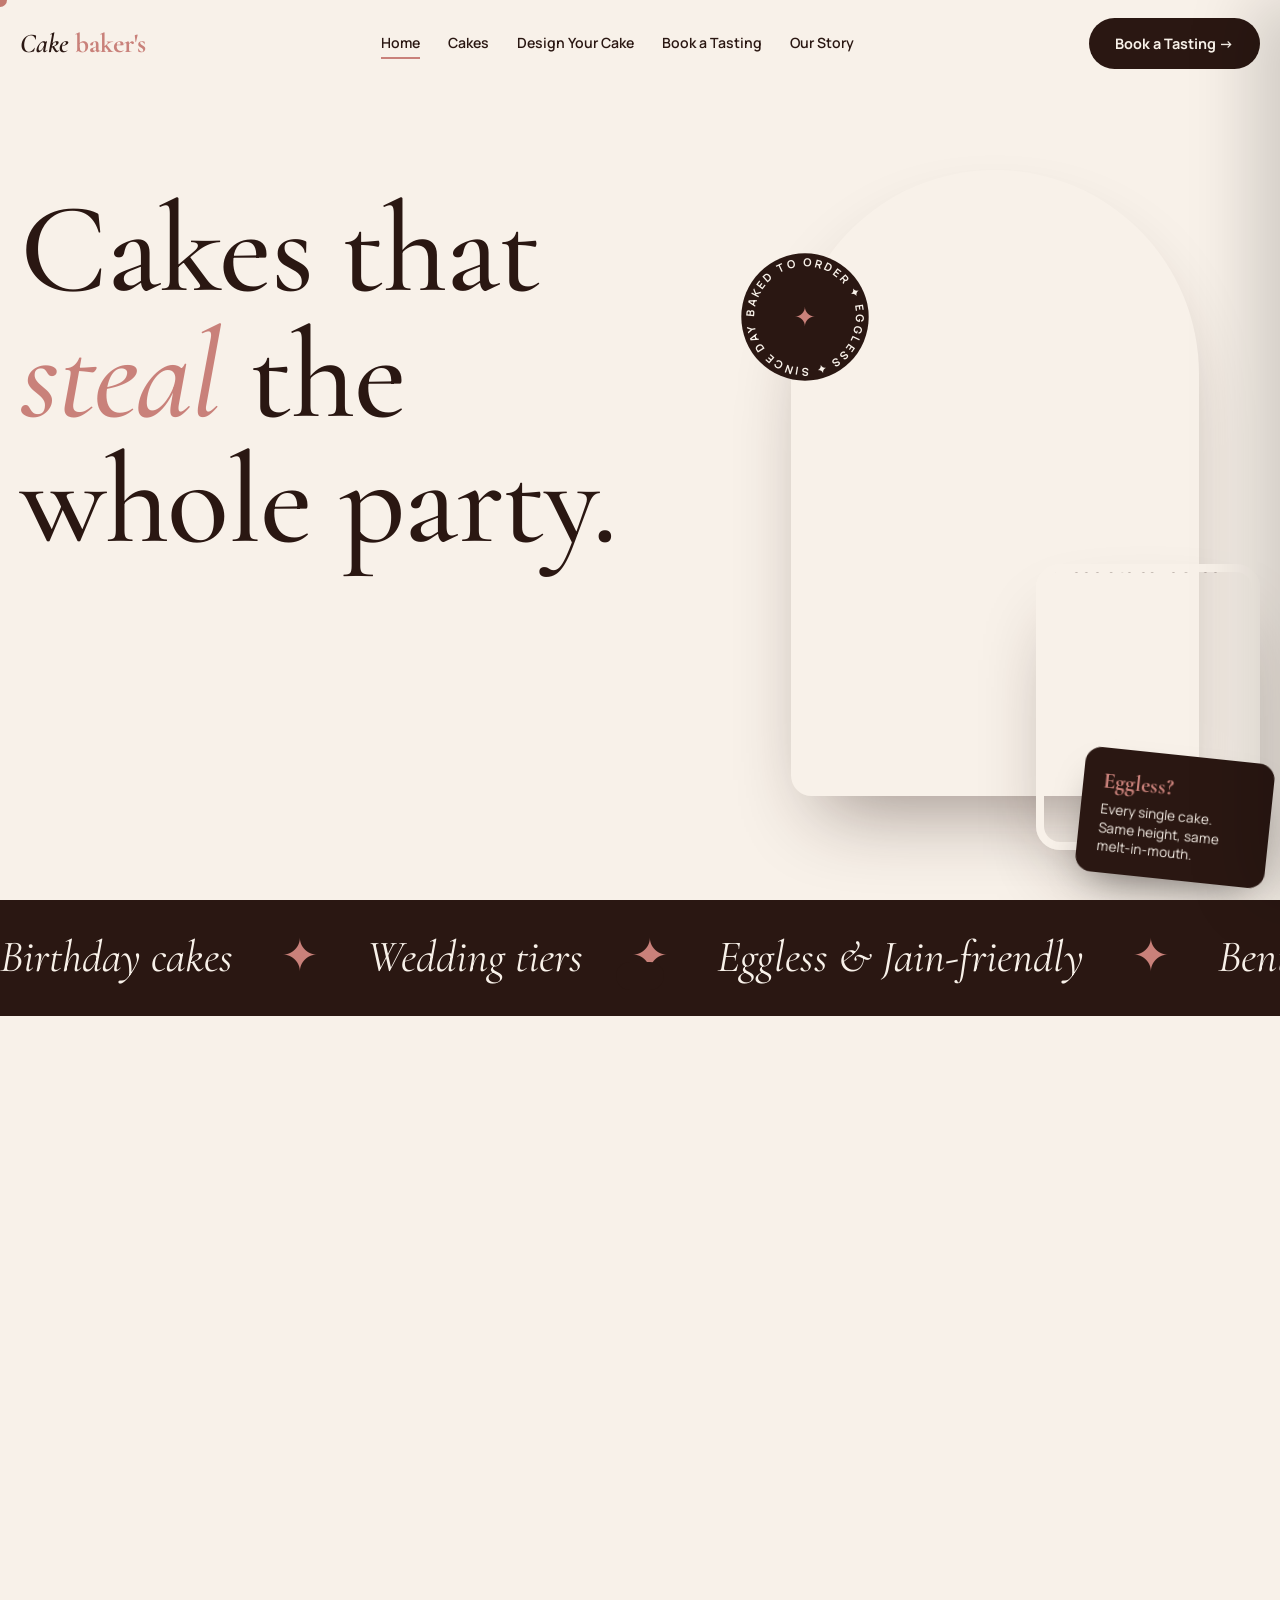
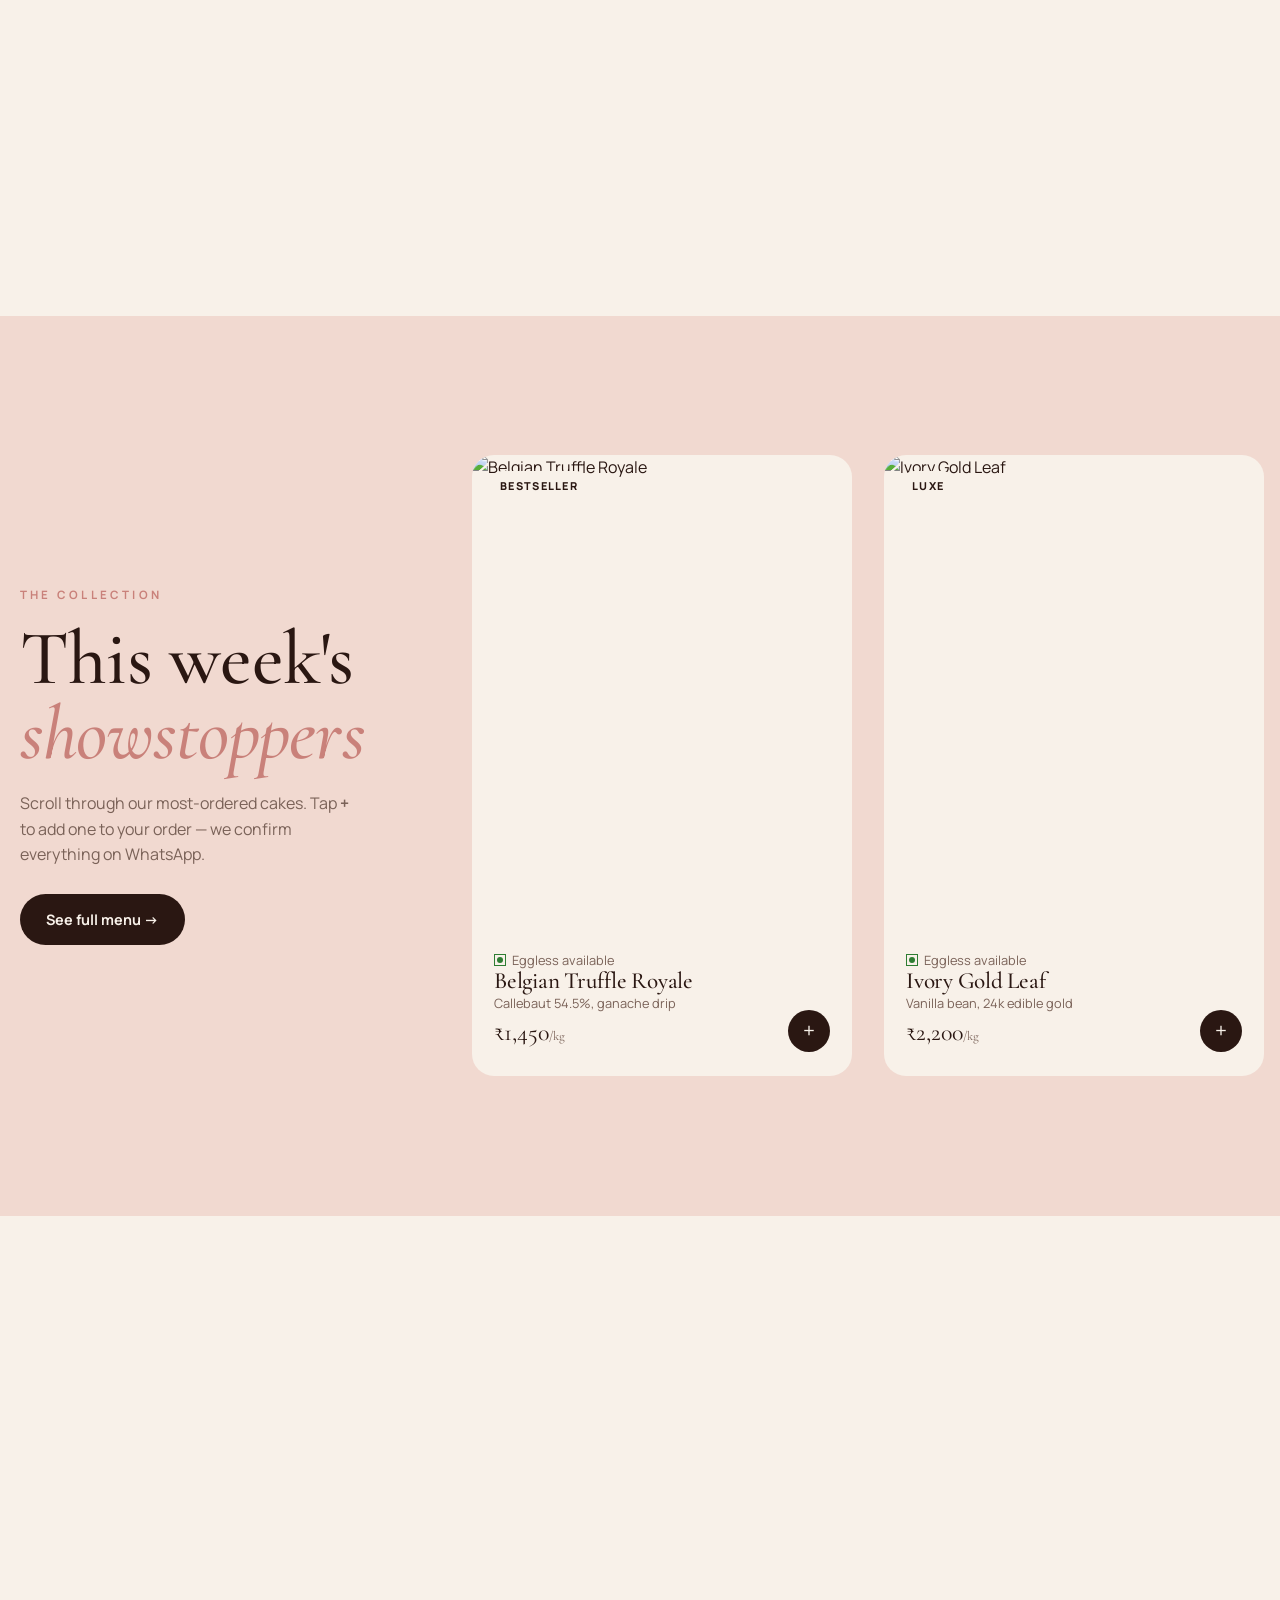
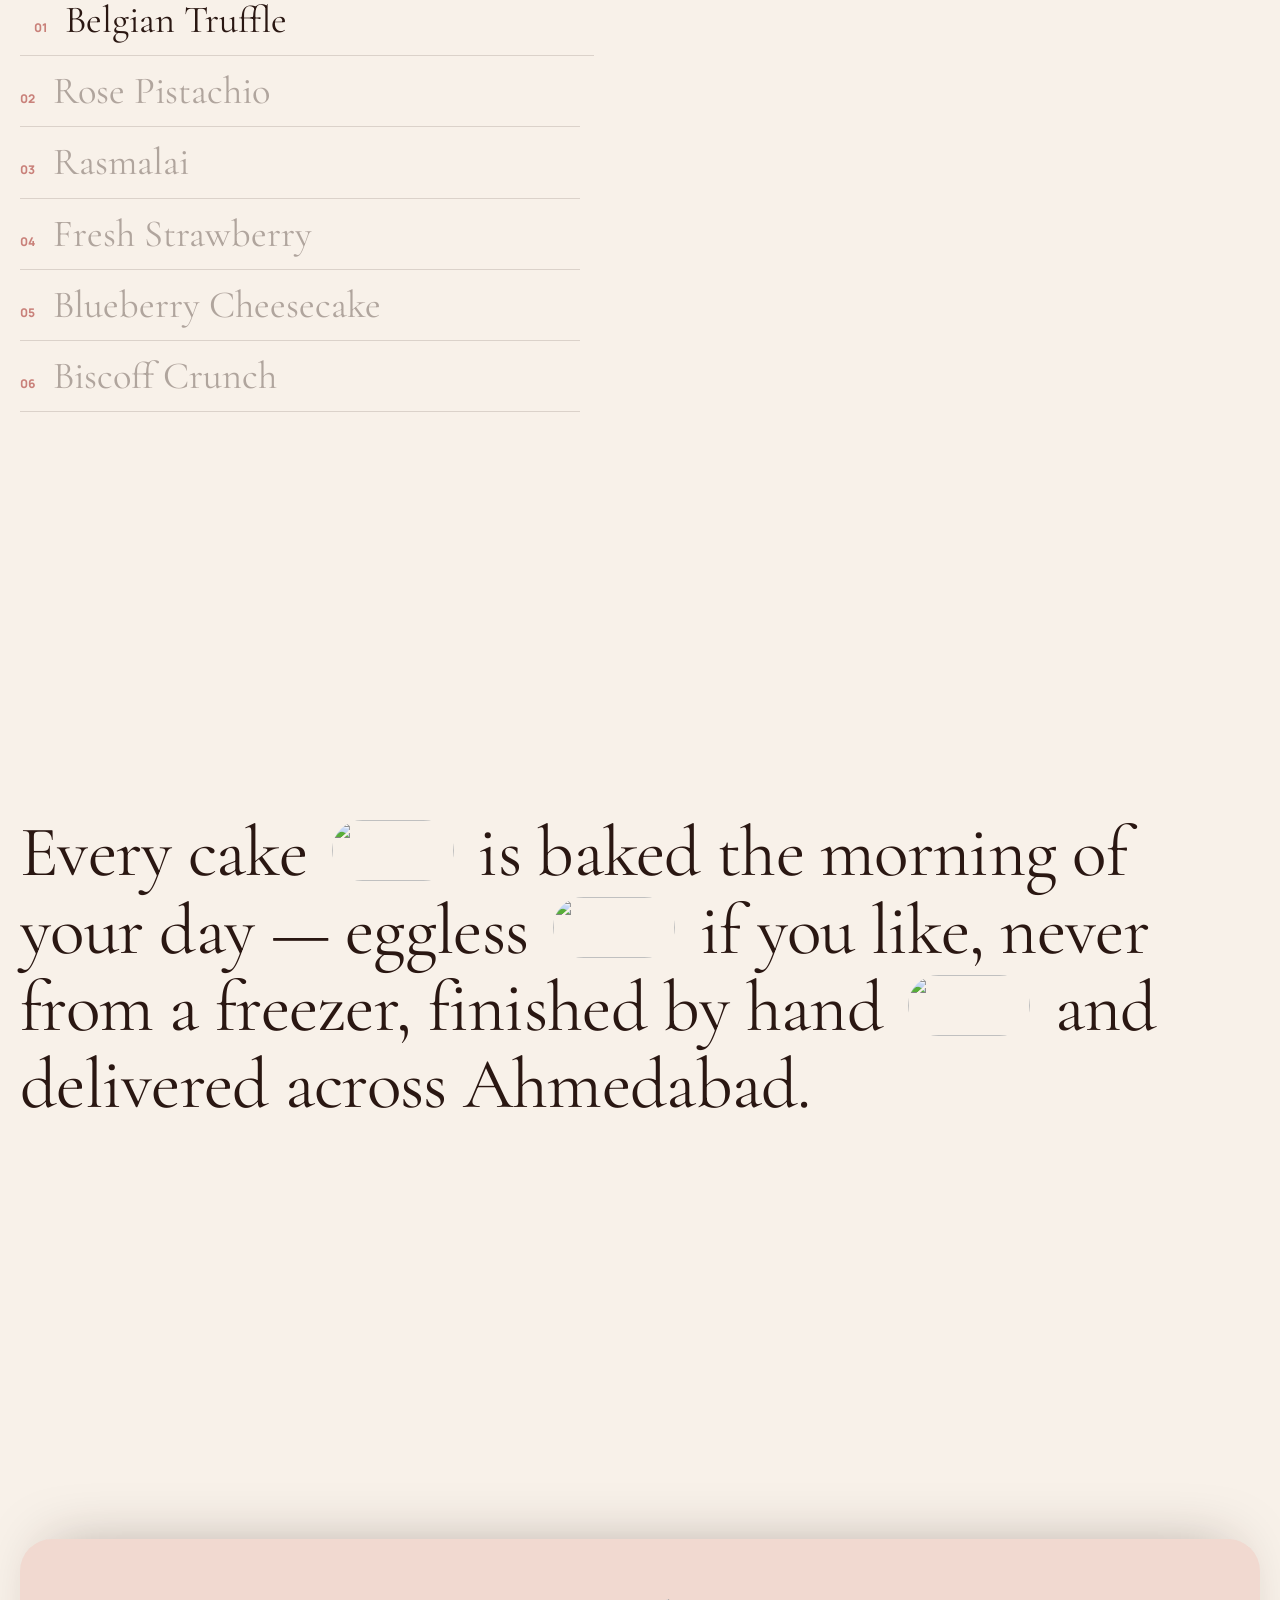
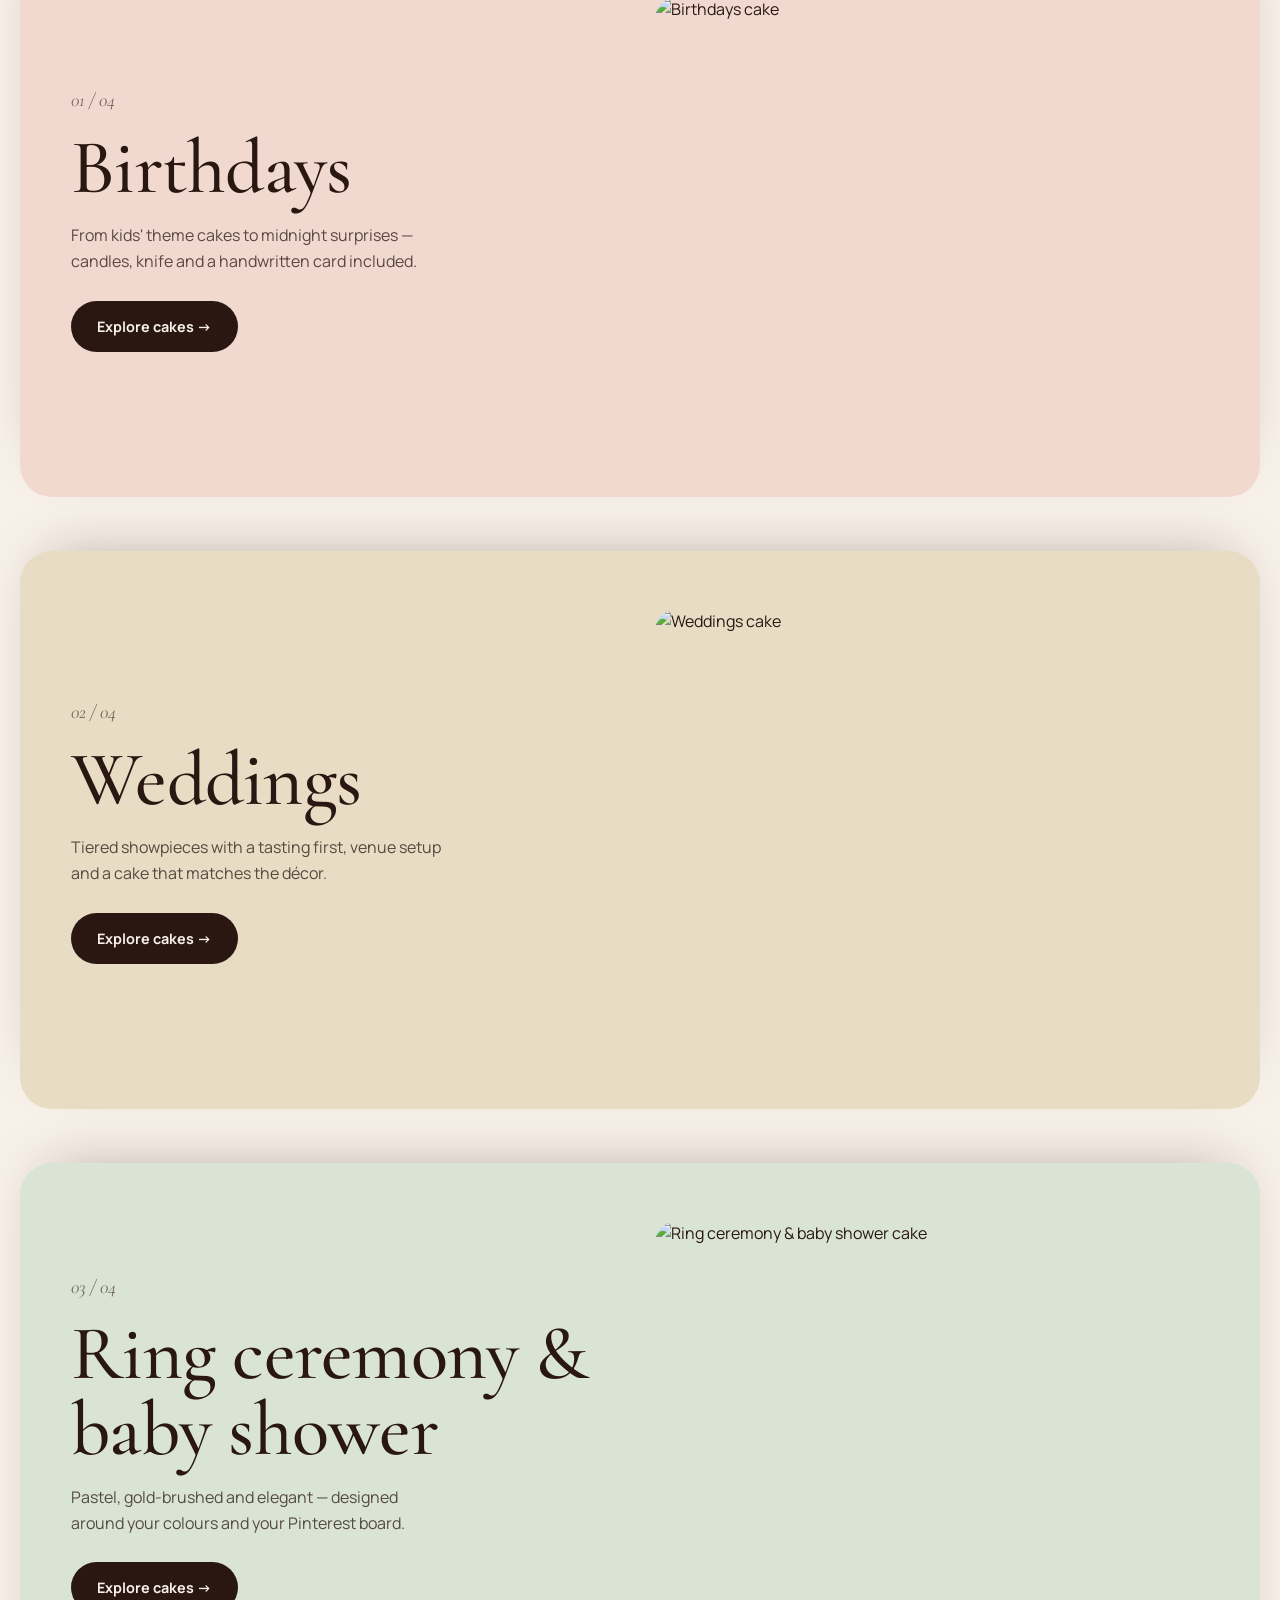
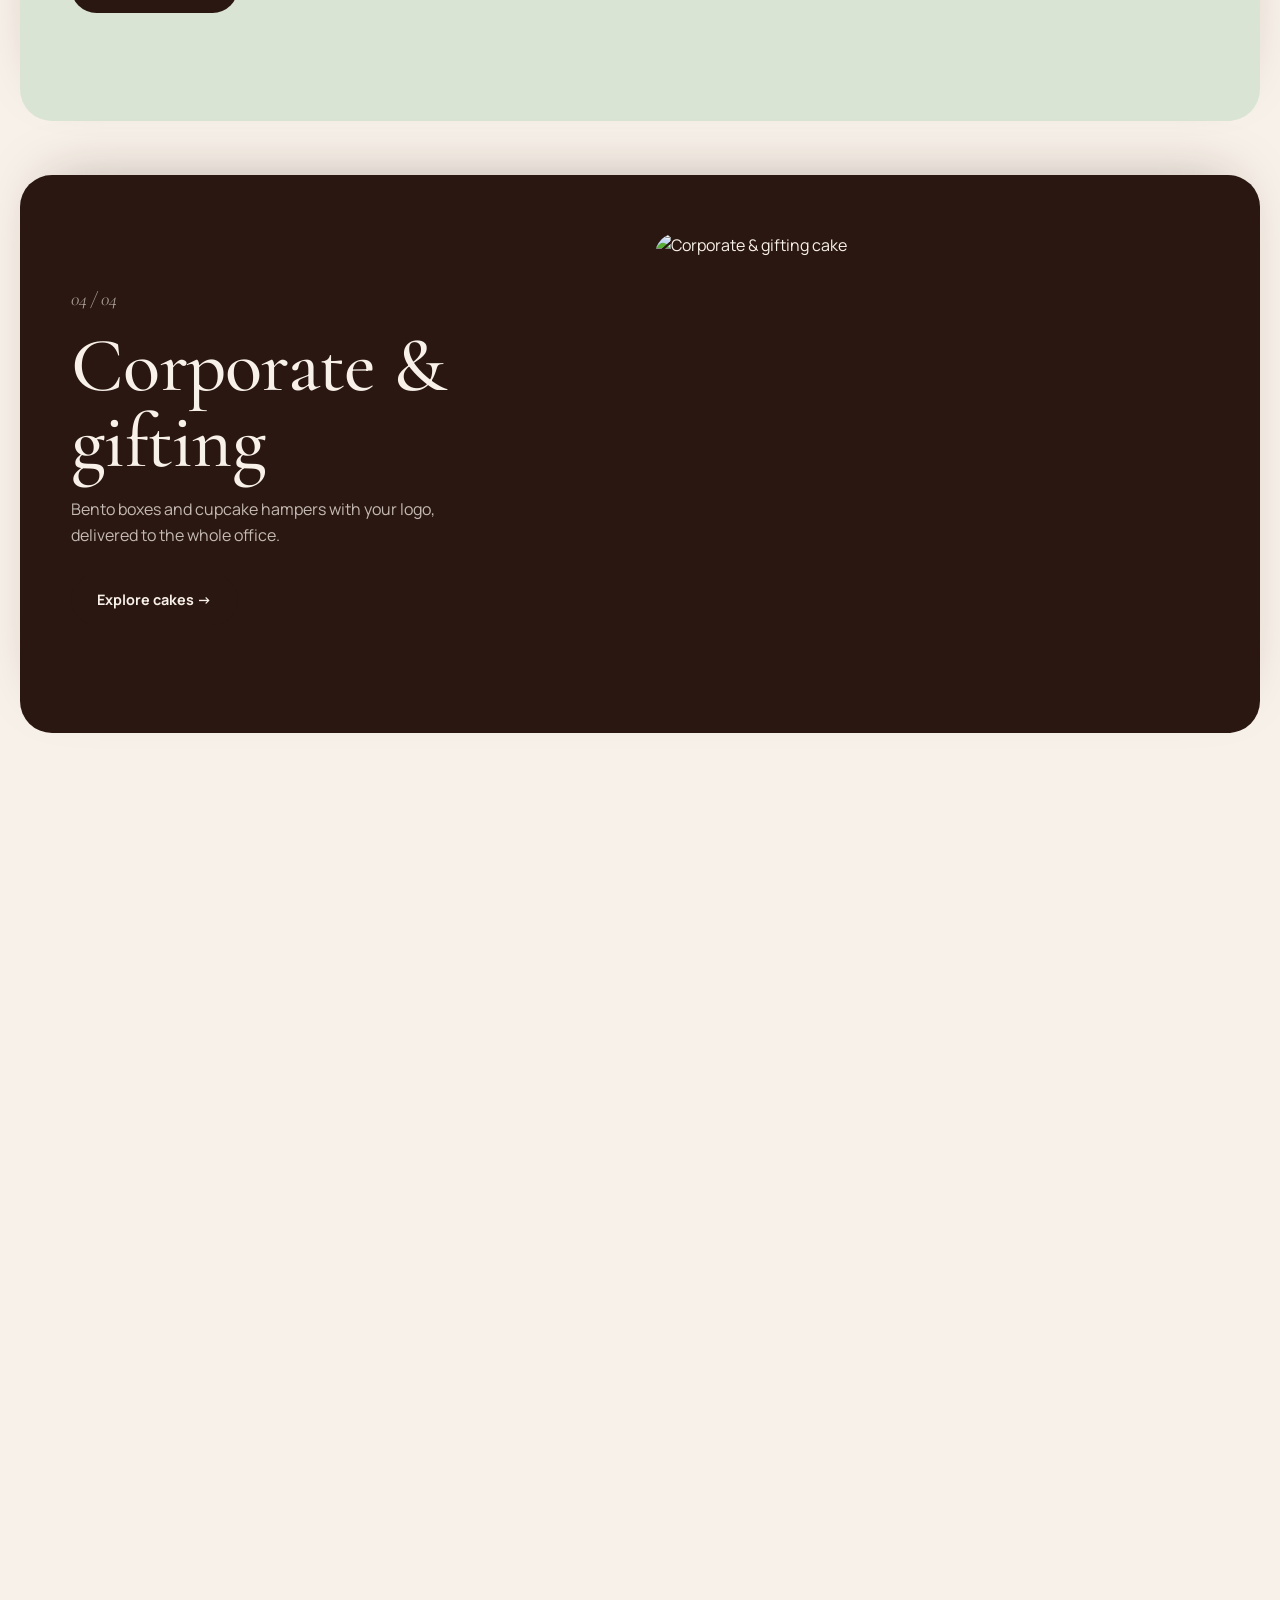
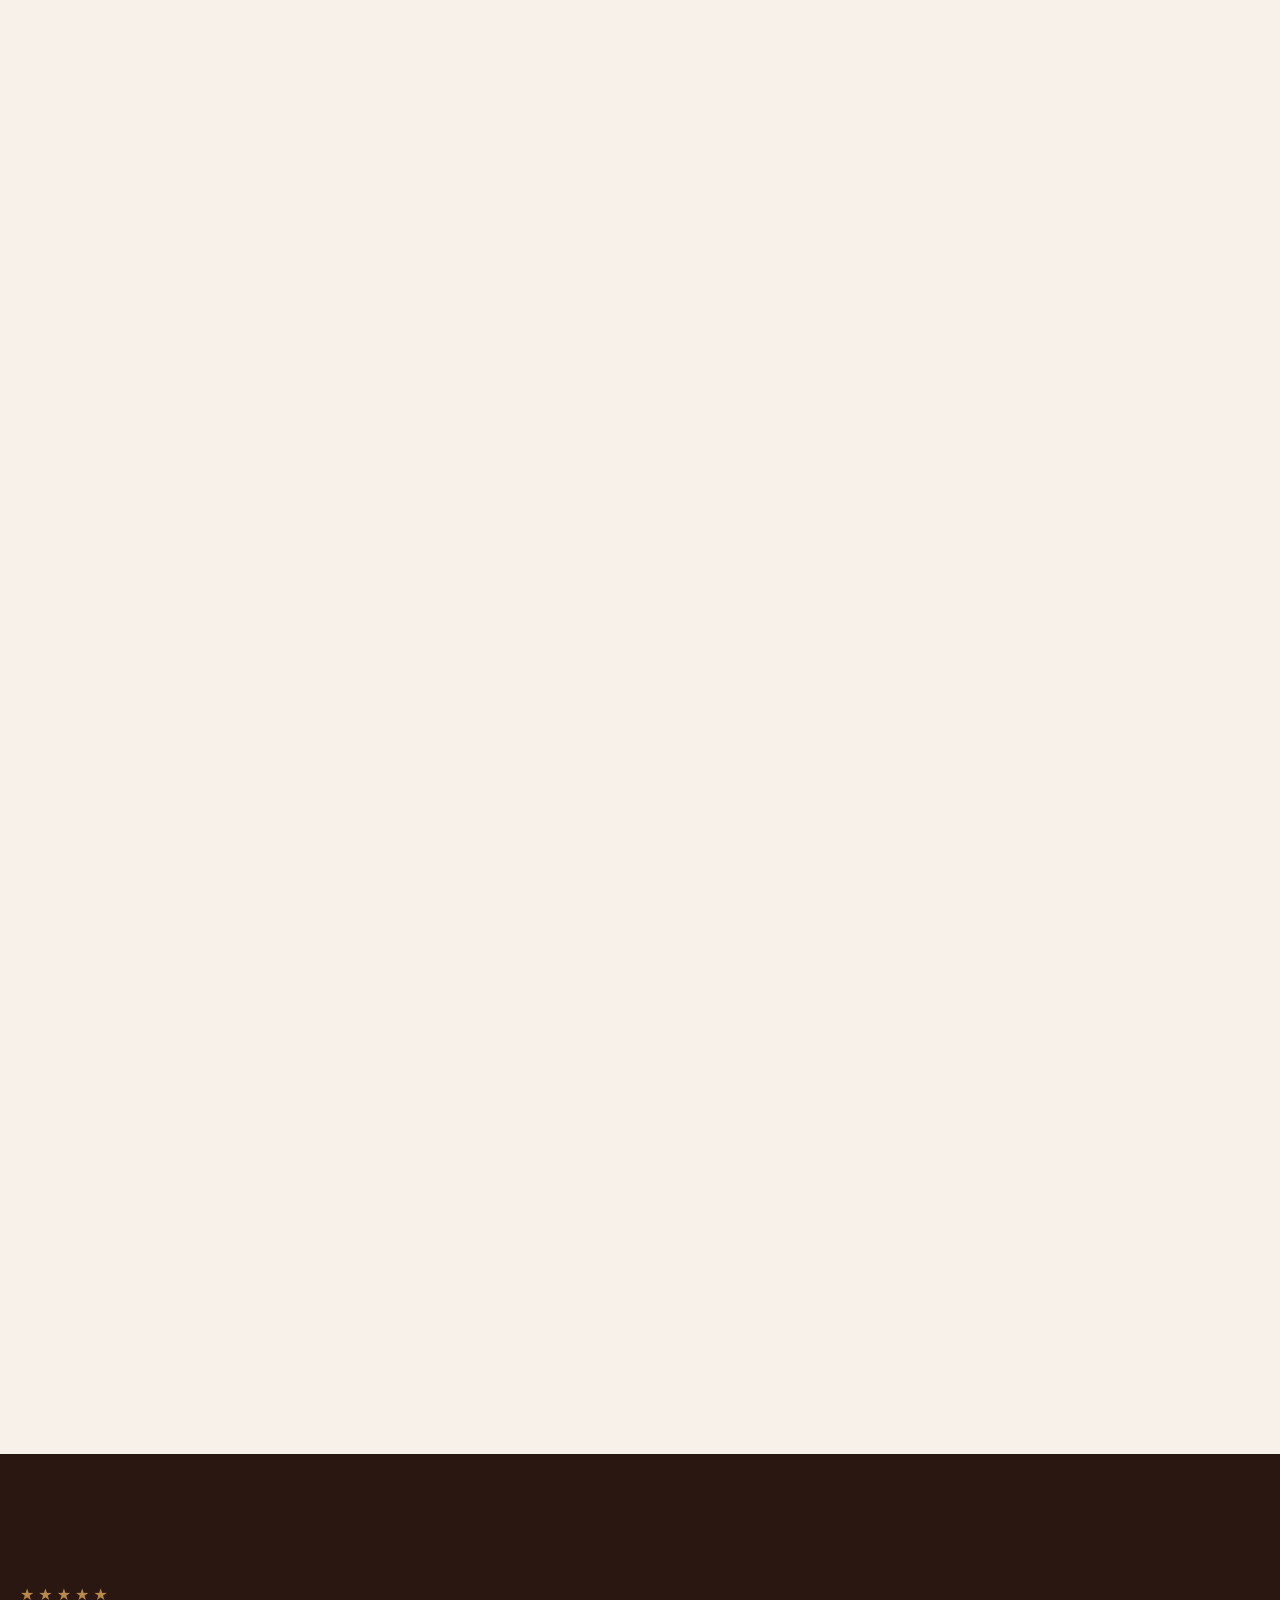
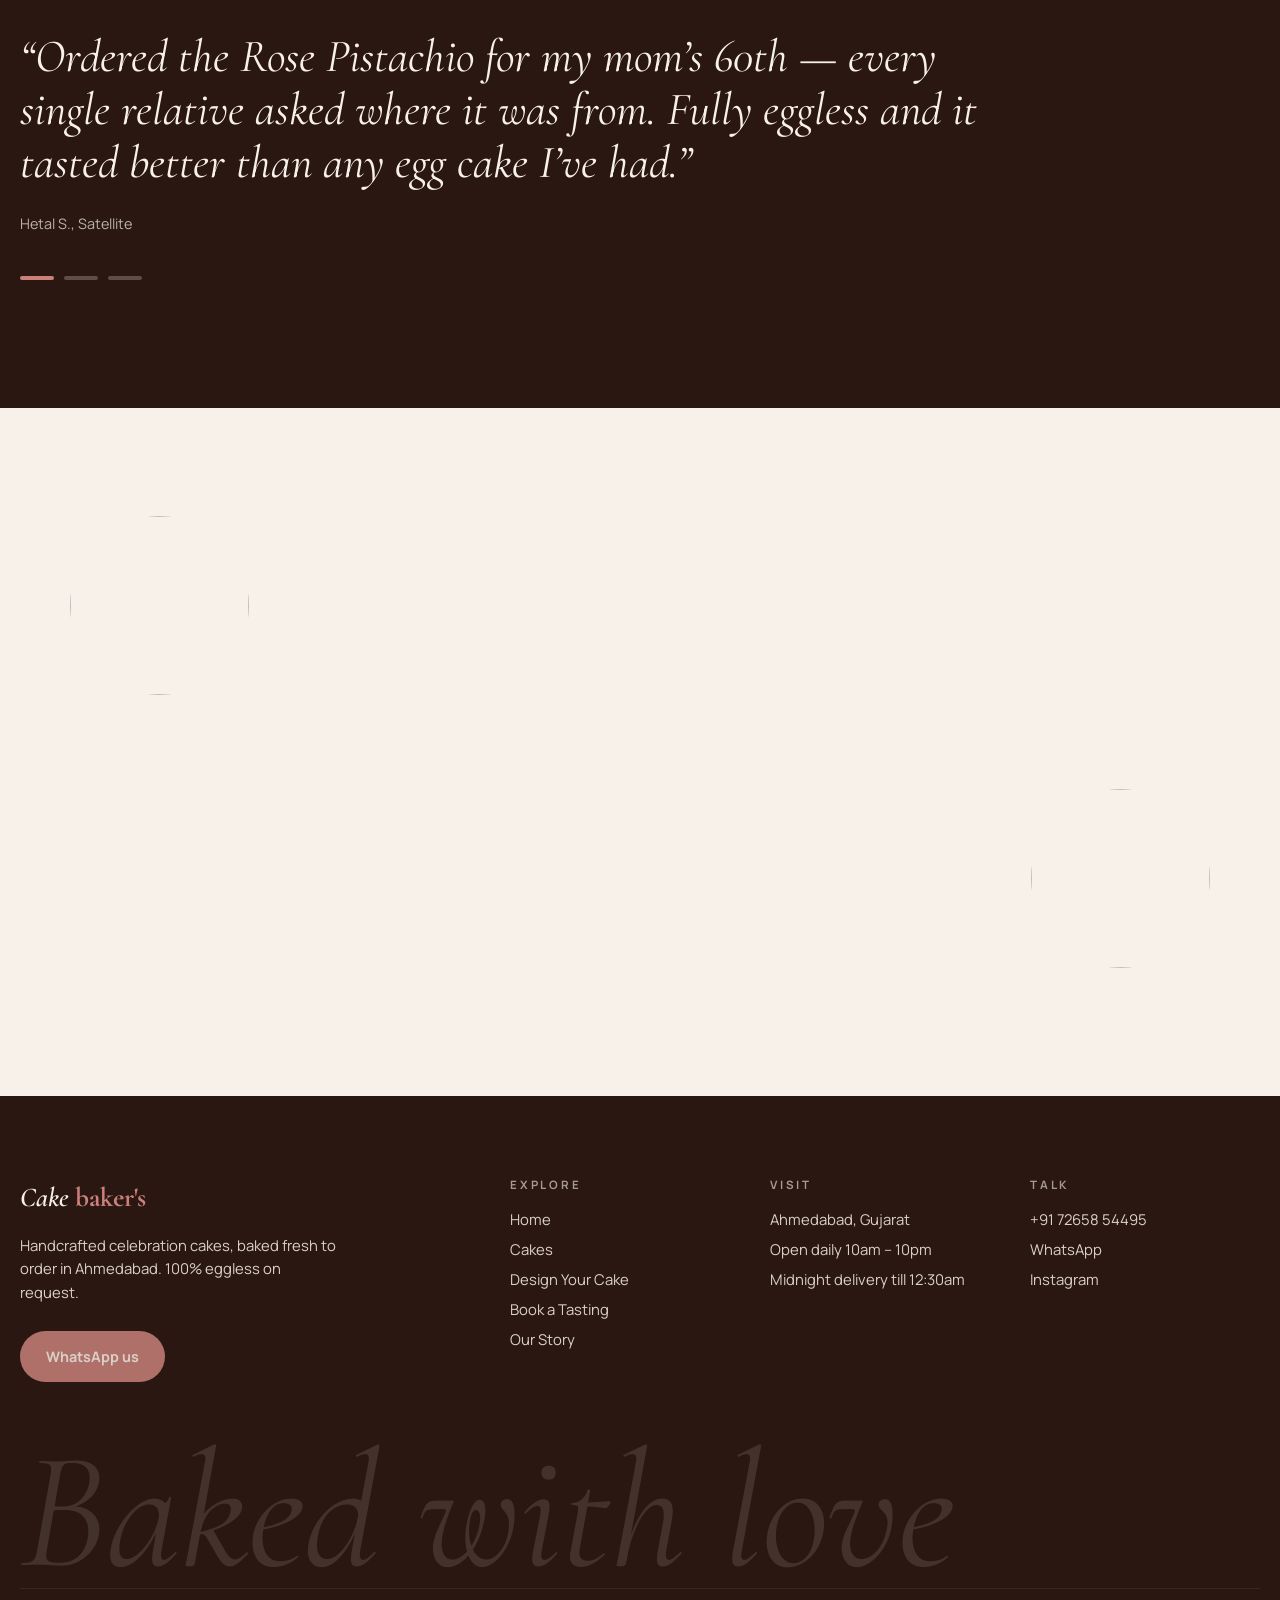
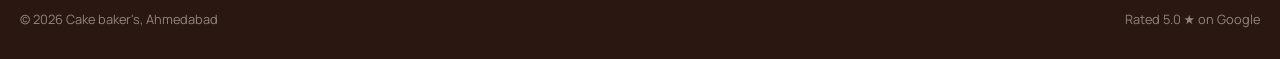
==== commit 1bb8932e: "v3: expanding image, flavour library, quick view, velocity marquee, tilt" ====
--- a/index.html
+++ b/index.html
@@ -27,10 +27,12 @@
 
 <div class="marquee"><div class="track"><span>Birthday cakes</span><span>Wedding tiers</span><span>Eggless &amp; Jain-friendly</span><span>Bento gifts</span><span>Midnight delivery</span><span>Cheesecakes</span><span>Birthday cakes</span><span>Wedding tiers</span><span>Eggless &amp; Jain-friendly</span><span>Bento gifts</span><span>Midnight delivery</span><span>Cheesecakes</span></div></div>
 
+<section class="expand"><div class="ex-img"><img src="https://images.unsplash.com/photo-1769812343875-c40f9ec7f846?auto=format&fit=crop&w=1800&q=80" alt="A dessert table of miniature cakes" loading="lazy"></div><div class="ex-txt"><h2>Dessert tables<br><em style="color:var(--blush)">that wow.</em></h2></div></section>
 <section class="hscroll"><div class="pin"><div class="row" id="hrow">
   <div class="intro"><p class="eyebrow">The collection</p><h2 style="margin:16px 0 20px">This week's<br><em>showstoppers</em></h2><p style="color:var(--muted);max-width:340px">Scroll through our most-ordered cakes. Tap <b>+</b> to add one to your order — we confirm everything on WhatsApp.</p><a class="btn" style="margin-top:26px" href="cakes.html">See full menu →</a></div>
 </div></div></section>
 
+<section><div class="wrap flav"><div><p class="eyebrow rv">Flavour library</p><h2 class="rv" style="margin:16px 0 30px">Find your <em>flavour.</em></h2><ol id="flavList"><li><button type="button" class="on">Belgian Truffle</button></li><li><button type="button" class="">Rose Pistachio</button></li><li><button type="button" class="">Rasmalai</button></li><li><button type="button" class="">Fresh Strawberry</button></li><li><button type="button" class="">Blueberry Cheesecake</button></li><li><button type="button" class="">Biscoff Crunch</button></li></ol></div><div class="stage rv" id="flavStage"><img class="on" src="https://images.unsplash.com/photo-1606890737304-57a1ca8a5b62?auto=format&fit=crop&w=900&q=80" alt="Belgian Truffle cake" loading="lazy" data-n="Dark, fudgy, 54.5% Callebaut couverture." data-p="Pairs with: raspberry, sea-salt caramel"><img class="" src="https://images.unsplash.com/photo-1621303837174-89787a7d4729?auto=format&fit=crop&w=900&q=80" alt="Rose Pistachio cake" loading="lazy" data-n="Gulab-scented sponge, Iranian pistachio cream." data-p="Our bestseller for mehendi nights"><img class="" src="https://images.unsplash.com/photo-1761296152332-88ada22be48a?auto=format&fit=crop&w=900&q=80" alt="Rasmalai cake" loading="lazy" data-n="Saffron milk-soaked layers, cardamom chantilly." data-p="Desi favourite, 100% eggless"><img class="" src="https://images.unsplash.com/photo-1622622008494-60c9e6b41996?auto=format&fit=crop&w=900&q=80" alt="Fresh Strawberry cake" loading="lazy" data-n="Seasonal strawberries, light vanilla cream." data-p="Kids' birthdays, lightest on the menu"><img class="" src="https://images.unsplash.com/photo-1533134242443-d4fd215305ad?auto=format&fit=crop&w=900&q=80" alt="Blueberry Cheesecake cake" loading="lazy" data-n="Baked eggless cream cheese, buttery crumb." data-p="Pairs with: lemon zest"><img class="" src="https://images.unsplash.com/photo-1640794334523-b299f14d28db?auto=format&fit=crop&w=900&q=80" alt="Biscoff Crunch cake" loading="lazy" data-n="Caramelised biscuit spread, crunchy crumb." data-p="The office-party favourite"><div class="notes"><b id="flavN">Dark, fudgy, 54.5% Callebaut couverture.</b><br><small style="color:var(--muted)" id="flavP">Pairs with: raspberry, sea-salt caramel</small></div></div></div></section>
 <section class="manifesto"><div class="wrap"><p class="eyebrow rv" style="margin-bottom:26px">Our promise</p>
 <p class="fill">Every cake <span class="pill"><img src="https://images.unsplash.com/photo-1606890737304-57a1ca8a5b62?auto=format&fit=crop&w=240&q=80" alt=""></span> is baked the morning of your day — eggless <span class="pill"><img src="https://images.unsplash.com/photo-1621303837174-89787a7d4729?auto=format&fit=crop&w=240&q=80" alt=""></span> if you like, never from a freezer, finished by hand <span class="pill"><img src="https://images.unsplash.com/photo-1649773289945-93a96051fd18?auto=format&fit=crop&w=240&q=80" alt=""></span> and delivered across Ahmedabad.</p></div></section>
 <section><div class="wrap"><p class="eyebrow rv">Made for every occasion</p><h2 class="rv" style="margin:16px 0 50px">What are we <em>celebrating?</em></h2><div class="stack"><a class="occ" href="cakes.html?c=birthday"><div><div class="num">01 / 04</div><h2 style="margin:14px 0 18px">Birthdays</h2><p style="opacity:.75;max-width:380px">From kids' theme cakes to midnight surprises — candles, knife and a handwritten card included.</p><span class="btn" style="margin-top:26px">Explore cakes →</span></div><div class="ph"><img loading="lazy" src="https://images.unsplash.com/photo-1610670444950-0b29430891b4?auto=format&fit=crop&w=900&q=80" alt="Birthdays cake"></div></a><a class="occ" href="cakes.html?c=wedding"><div><div class="num">02 / 04</div><h2 style="margin:14px 0 18px">Weddings</h2><p style="opacity:.75;max-width:380px">Tiered showpieces with a tasting first, venue setup and a cake that matches the décor.</p><span class="btn" style="margin-top:26px">Explore cakes →</span></div><div class="ph"><img loading="lazy" src="https://images.unsplash.com/photo-1786125493139-be140fac0fe9?auto=format&fit=crop&w=900&q=80" alt="Weddings cake"></div></a><a class="occ" href="cakes.html?c=wedding"><div><div class="num">03 / 04</div><h2 style="margin:14px 0 18px">Ring ceremony & baby shower</h2><p style="opacity:.75;max-width:380px">Pastel, gold-brushed and elegant — designed around your colours and your Pinterest board.</p><span class="btn" style="margin-top:26px">Explore cakes →</span></div><div class="ph"><img loading="lazy" src="https://images.unsplash.com/photo-1629196256546-ff4f3e27f623?auto=format&fit=crop&w=900&q=80" alt="Ring ceremony & baby shower cake"></div></a><a class="occ" href="cakes.html?c=bento"><div><div class="num">04 / 04</div><h2 style="margin:14px 0 18px">Corporate & gifting</h2><p style="opacity:.75;max-width:380px">Bento boxes and cupcake hampers with your logo, delivered to the whole office.</p><span class="btn" style="margin-top:26px">Explore cakes →</span></div><div class="ph"><img loading="lazy" src="https://images.unsplash.com/photo-1762918988304-97d4a5840a4a?auto=format&fit=crop&w=900&q=80" alt="Corporate & gifting cake"></div></a></div></div></section>
--- a/style.css
+++ b/style.css
@@ -219,3 +219,30 @@
 /* scroll progress */
 #prog{position:fixed;top:0;left:0;height:3px;background:var(--rose);z-index:60;width:100%;transform-origin:left;transform:scaleX(0)}
 body{transition:background-color .7s}
+
+/* ===== v3 ===== */
+.expand{height:100svh;padding:0;overflow:hidden;position:relative}
+.expand .ex-img{position:absolute;inset:0;clip-path:inset(18% 28% round 300px);will-change:clip-path}
+.expand .ex-img img{width:100%;height:100%;object-fit:cover;transform:scale(1.3)}
+.expand .ex-txt{position:absolute;inset:0;display:grid;place-items:center;text-align:center;color:var(--cream);z-index:2;pointer-events:none}
+.expand .ex-txt h2{font-size:clamp(3rem,10vw,9rem);text-shadow:0 10px 60px rgba(0,0,0,.35);opacity:0}
+.flav{display:grid;grid-template-columns:1fr 1.1fr;gap:clamp(30px,5vw,80px);align-items:center}
+.flav ol{list-style:none;counter-reset:f}
+.flav li button{all:unset;cursor:pointer;display:flex;gap:18px;align-items:baseline;width:100%;padding:14px 0;border-bottom:1px solid var(--line);font-family:var(--serif);font-size:clamp(1.6rem,3vw,2.6rem);line-height:1.1;color:rgba(42,23,18,.35);transition:color .3s,padding .4s}
+.flav li button::before{counter-increment:f;content:"0" counter(f);font-family:var(--sans);font-size:.75rem;font-weight:800;color:var(--rose)}
+.flav li button.on,.flav li button:hover{color:var(--cocoa);padding-left:14px}
+.flav .stage{position:relative;aspect-ratio:4/5;border-radius:30px;overflow:hidden;background:var(--blush)}
+.flav .stage img{position:absolute;inset:0;width:100%;height:100%;object-fit:cover;opacity:0;transform:scale(1.08);transition:opacity .7s,transform 1.2s cubic-bezier(.2,.8,.2,1)}
+.flav .stage img.on{opacity:1;transform:none}
+.flav .notes{position:absolute;left:18px;right:18px;bottom:18px;background:rgba(248,241,233,.92);backdrop-filter:blur(8px);border-radius:18px;padding:16px 20px;z-index:2;font-size:.92rem}
+@media(max-width:860px){.flav{grid-template-columns:1fr}}
+.card{transition:transform .5s cubic-bezier(.2,.8,.2,1)}
+.card .ph{cursor:zoom-in}
+dialog.qv{border:0;border-radius:28px;padding:0;width:min(900px,100% - 32px);max-height:90vh;background:var(--cream);color:var(--ink);overflow:auto;margin:auto}
+dialog.qv::backdrop{background:rgba(42,23,18,.6);backdrop-filter:blur(4px)}
+dialog.qv[open]{animation:qvIn .5s cubic-bezier(.2,.8,.2,1)}
+@keyframes qvIn{from{opacity:0;transform:translateY(40px) scale(.96)}}
+.qv .g{display:grid;grid-template-columns:1fr 1fr}
+.qv .g>img{width:100%;height:100%;object-fit:cover;min-height:320px}
+.qv .bd{padding:clamp(22px,4vw,40px);position:relative}
+@media(max-width:700px){.qv .g{grid-template-columns:1fr}.qv .g>img{min-height:0;aspect-ratio:4/3}}
